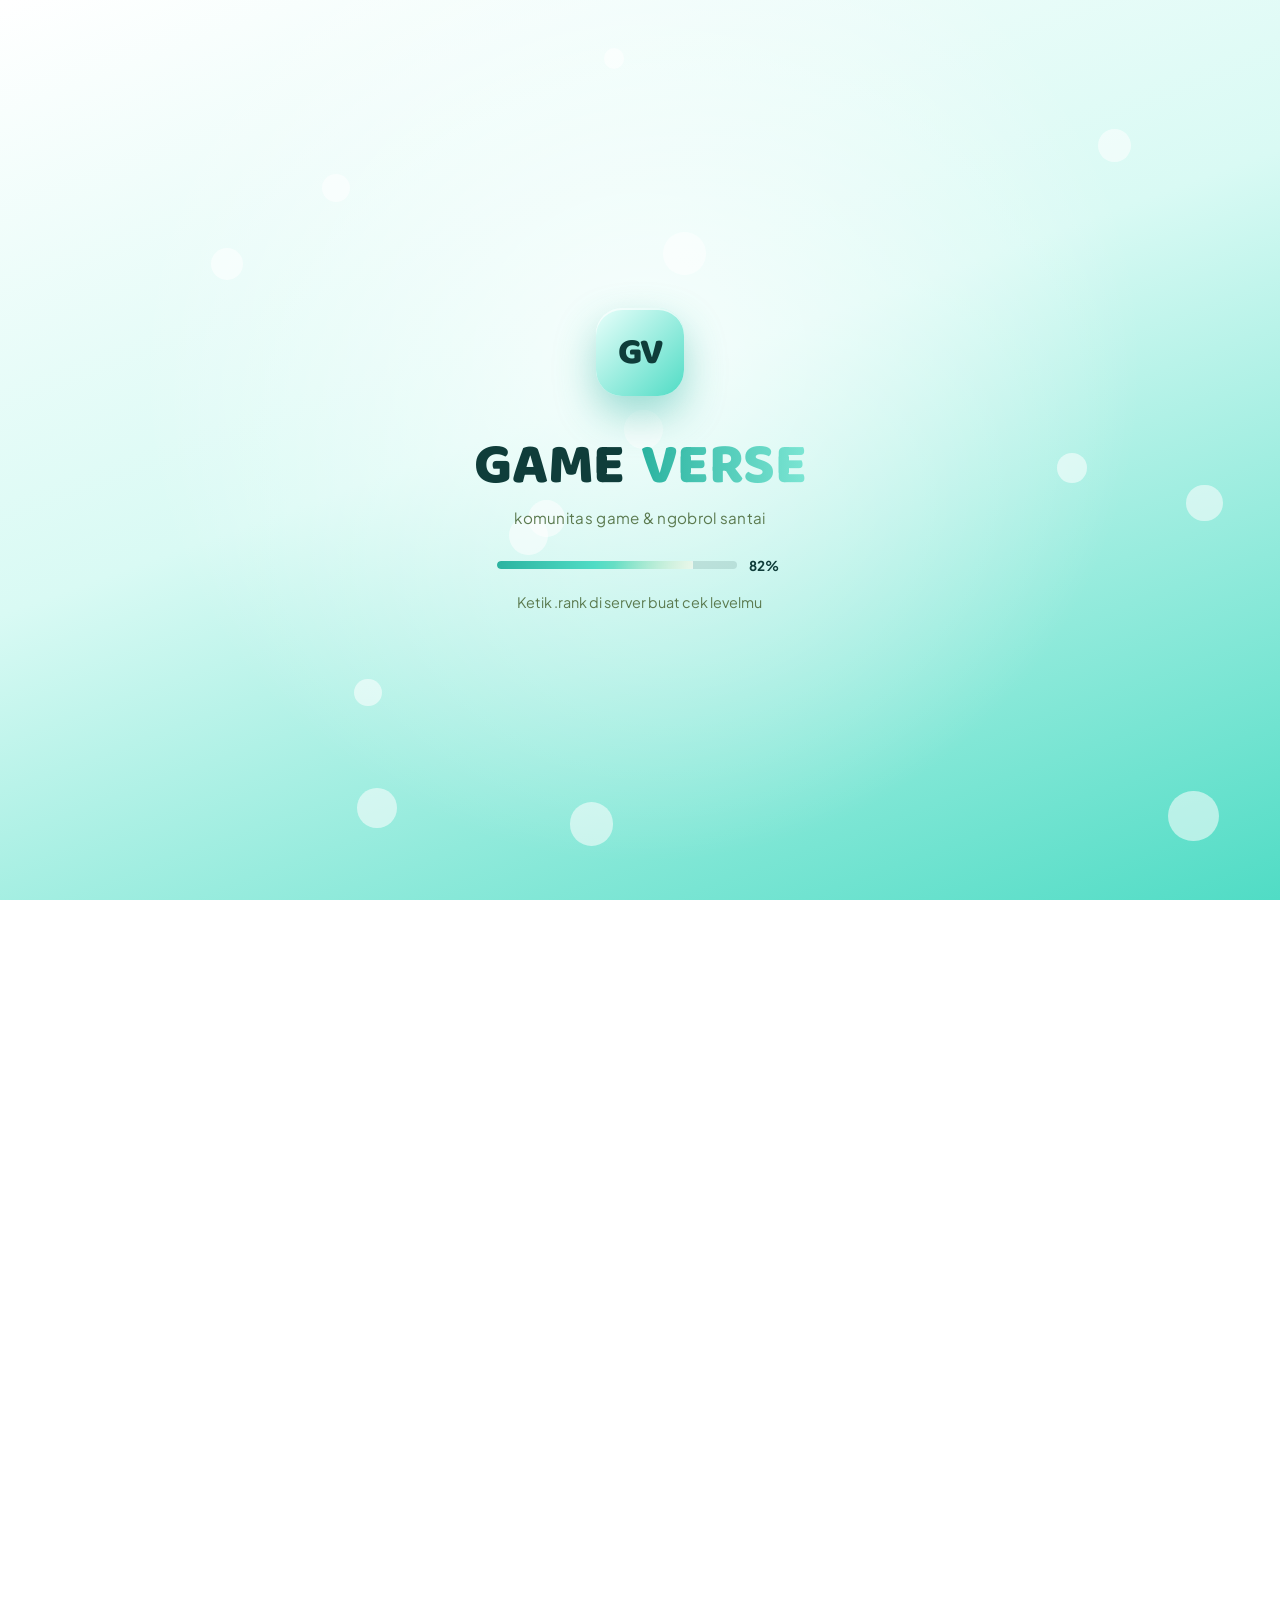
==== index.html @ ea837000 "layar loading baru" ====
<!DOCTYPE html>
<html lang="id">
<head>
<meta charset="UTF-8">
<meta name="google-site-verification" content="y1XrAgXmKbqPlFZZrgS98Wt_0wJ_oxyxuY1QhLU-03Q" />
<script>
/* Terapkan tema sebelum halaman digambar, biar gak kedip putih di mode gelap */
(function () {
  try {
    var t = localStorage.getItem('gv_theme');
    if (t !== 'dark' && t !== 'light') t = window.matchMedia('(prefers-color-scheme: dark)').matches ? 'dark' : 'light';
    document.documentElement.setAttribute('data-theme', t);
  } catch (e) { document.documentElement.setAttribute('data-theme', 'light'); }
})();
</script>
<meta name="viewport" content="width=device-width, initial-scale=1, viewport-fit=cover">
<title>Game Verse | Komunitas Discord: Mabar, Ngobrol, Naik Level</title>
<meta name="description" content="Komunitas Discord buat mabar, ngobrol santai, dan naik level bareng. Ada voice leveling, event rutin, economy game, KTP digital, dan banyak lagi.">
<meta name="theme-color" content="#50dcc5" id="themeColor">
<link rel="canonical" href="https://marvinalvarro.github.io/GameVerse/">

<!-- Preview saat link dibagikan (Discord, WhatsApp, dll) -->
<meta property="og:type" content="website">
<meta property="og:site_name" content="Game Verse">
<meta property="og:locale" content="id_ID">
<meta property="og:title" content="Game Verse | Komunitas Discord buat Mabar &amp; Ngobrol">
<meta property="og:description" content="Tempat nongkrong, mabar, dan naik level bareng. Gabung sekarang!">
<meta property="og:url" content="https://marvinalvarro.github.io/GameVerse/">
<meta property="og:image" content="https://marvinalvarro.github.io/GameVerse/img/og.png">
<meta property="og:image:width" content="1200">
<meta property="og:image:height" content="630">
<meta name="twitter:card" content="summary_large_image">
<meta name="twitter:title" content="Game Verse | Komunitas Discord buat Mabar &amp; Ngobrol">
<meta name="twitter:description" content="Tempat nongkrong, mabar, dan naik level bareng. Gabung sekarang!">
<meta name="twitter:image" content="https://marvinalvarro.github.io/GameVerse/img/og.png">

<meta name="robots" content="index,follow,max-image-preview:large">
<link rel="manifest" href="manifest.webmanifest">
<meta name="mobile-web-app-capable" content="yes">
<meta name="apple-mobile-web-app-capable" content="yes">
<meta name="apple-mobile-web-app-title" content="Game Verse">
<link rel="icon" type="image/png" href="img/favicon.png">
<link rel="apple-touch-icon" href="img/apple-touch-icon.png">

<script type="application/ld+json">
{
 "@context": "https://schema.org",
 "@graph": [
  {
   "@type": "WebSite",
   "name": "Game Verse",
   "url": "https://marvinalvarro.github.io/GameVerse/",
   "inLanguage": "id"
  },
  {
   "@type": "Organization",
   "name": "Game Verse",
   "url": "https://marvinalvarro.github.io/GameVerse/",
   "logo": "https://marvinalvarro.github.io/GameVerse/img/icon-512.png",
   "description": "Komunitas Discord buat mabar, ngobrol santai, dan naik level bareng.",
   "sameAs": [
    "https://discord.gg/N8Wg9Zv3z5"
   ]
  }
 ]
}
</script>
<script type="application/ld+json">
{
 "@context": "https://schema.org",
 "@type": "FAQPage",
 "mainEntity": [
  {
   "@type": "Question",
   "name": "Gimana cara gabung?",
   "acceptedAnswer": {
    "@type": "Answer",
    "text": "Klik tombol Join Server di atas, nanti kamu diarahkan ke Discord. Gratis, tinggal klik dan masuk."
   }
  },
  {
   "@type": "Question",
   "name": "Apa saja aturan servernya?",
   "acceptedAnswer": {
    "@type": "Answer",
    "text": "Singkatnya: saling menghormati, tanpa spam, tanpa promosi, dan tanpa konten terlarang. Aturan lengkapnya ada 11 poin, baca di tab Panduan."
   }
  },
  {
   "@type": "Question",
   "name": "Gimana cara naik level?",
   "acceptedAnswer": {
    "@type": "Answer",
    "text": "Aktif ngobrol di chat dan nongkrong di voice channel. XP terkumpul otomatis. Ketik .rank di server buat cek posisimu."
   }
  },
  {
   "@type": "Question",
   "name": "Gimana cek coin dan main game?",
   "acceptedAnswer": {
    "@type": "Answer",
    "text": "Ketik .balance buat cek saldo coin. Game yang tersedia antara lain slot, blackjack, tebak angka, tic-tac-toe, dan trivia. Ketik .help buat lihat semua command."
   }
  },
  {
   "@type": "Question",
   "name": "Gimana bikin KTP atau CV Ta'aruf?",
   "acceptedAnswer": {
    "@type": "Answer",
    "text": "Buka kartunya di bagian Coba Langsung, ikuti langkah bergambarnya, lalu klik tombol Buat KTP atau Buat CV di channel-nya."
   }
  },
  {
   "@type": "Question",
   "name": "Kenapa streak aku reset ke 0?",
   "acceptedAnswer": {
    "@type": "Answer",
    "text": "Streak reset kalau kelewat sehari tanpa saling tag dengan temanmu. Kalian berdua harus saling tag setiap hari biar apinya terus nyala."
   }
  },
  {
   "@type": "Question",
   "name": "Ultahku kok gak diucapin bot?",
   "acceptedAnswer": {
    "@type": "Answer",
    "text": "Pastikan kamu sudah daftar lewat tombol Daftar Ulang Tahun di channel Ultah, dengan format tanggal DD-MM-YYYY, contoh 17-08-2005."
   }
  },
  {
   "@type": "Question",
   "name": "Bisa dipasang di layar HP?",
   "acceptedAnswer": {
    "@type": "Answer",
    "text": "Bisa. Di Chrome Android: menu titik tiga lalu Tambahkan ke layar utama. Di iPhone (Safari): tombol bagikan lalu Tambah ke Layar Utama. Setelah itu web ini terbuka seperti aplikasi."
   }
  },
  {
   "@type": "Question",
   "name": "Ini server resmi Discord?",
   "acceptedAnswer": {
    "@type": "Answer",
    "text": "Bukan. Game Verse adalah komunitas independen dan tidak berafiliasi dengan Discord."
   }
  }
 ]
}
</script>

<link rel="preconnect" href="https://fonts.googleapis.com">
<link rel="preconnect" href="https://fonts.gstatic.com" crossorigin>
<link href="https://fonts.googleapis.com/css2?family=Baloo+2:wght@500;700;800&family=Plus+Jakarta+Sans:wght@400;500;600;700&display=swap" rel="stylesheet">
<link rel="stylesheet" href="style.css?v=17">
</head>
<body>

<div class="blob-field" aria-hidden="true">
  <div class="blob blob1"></div>
  <div class="blob blob2"></div>
  <div class="blob blob3"></div>
  <div class="blob blob4"></div>
</div>

<div id="splash" aria-hidden="true">
  <div class="sp-stack">
    <div class="sp-orbit">
      <span class="sp-ring r1"></span><span class="sp-ring r2"></span>
      <div class="sp-logo">GV</div>
      <i class="sp-dot d1"></i><i class="sp-dot d2"></i><i class="sp-dot d3"></i>
    </div>
    <div class="splash-mark">
      <span>GAME</span>
      <span>VERSE</span>
    </div>
    <div class="splash-tag">komunitas game &amp; ngobrol santai</div>
    <div class="sp-progress"><div class="sp-bar"><i id="spFill"></i></div><span id="spPct">0%</span></div>
    <p class="sp-tip" id="spTip"></p>
  </div>
</div>
</div>

<main id="main">
  <!-- Pengumuman: muncul otomatis kalau GV_CONFIG.announcement.text diisi di script.js -->
  <div class="announce" id="announce" hidden>
    <span class="ann-ico" aria-hidden="true">📢</span>
    <p><span id="annText"></span> <a id="annLink" href="#" target="_blank" rel="noopener" hidden></a></p>
    <button class="ann-close" id="annClose" type="button" aria-label="Tutup pengumuman">✕</button>
  </div>
  <header>
    <div class="logo-sm"><span class="g">Game</span> Verse</div>
    <nav class="top-nav" aria-label="Navigasi utama">
      <button type="button" data-nav="0">Fitur</button>
      <button type="button" data-nav="1">Coba Langsung</button>
      <button type="button" data-nav="2">Panduan</button>
      <button type="button" data-nav="3">Level &amp; Galeri</button>
      <button type="button" data-nav="4">FAQ</button>
      <button type="button" data-nav="5">Masukan</button>
    </nav>
    <div class="header-actions">
      <div class="lang-switch" role="group" aria-label="Bahasa / Language"><button type="button" data-lang="id" aria-pressed="true" class="active">ID</button><button type="button" data-lang="en" aria-pressed="false">EN</button></div>
      <button class="theme-switch" id="themeToggle" data-theme-toggle type="button" role="switch" aria-checked="false" aria-label="Mode gelap" title="Ganti tema terang / gelap">
        <svg class="ts-ico ts-moon" viewBox="0 0 32 32" aria-hidden="true">
          <path d="M10.5 3.5A13 13 0 1 1 3.5 22.5 10.2 10.2 0 0 0 10.5 3.5z"/>
          <path class="ts-spark" d="M7.5 4.5l1.1 2.9 2.9 1.1-2.9 1.1-1.1 2.9-1.1-2.9-2.9-1.1 2.9-1.1z"/>
          <path class="ts-spark" d="M13.2 14.2l.7 1.8 1.8.7-1.8.7-.7 1.8-.7-1.8-1.8-.7 1.8-.7z"/>
        </svg>
        <span class="ts-track" aria-hidden="true"><span class="ts-knob"></span></span>
        <svg class="ts-ico ts-sun" viewBox="0 0 32 32" aria-hidden="true">
          <circle cx="16" cy="16" r="6.2"/>
          <path d="M16 2.2l2.3 4.6h-4.6z" transform="rotate(0 16 16)"/><path d="M16 2.2l2.3 4.6h-4.6z" transform="rotate(45 16 16)"/><path d="M16 2.2l2.3 4.6h-4.6z" transform="rotate(90 16 16)"/><path d="M16 2.2l2.3 4.6h-4.6z" transform="rotate(135 16 16)"/><path d="M16 2.2l2.3 4.6h-4.6z" transform="rotate(180 16 16)"/><path d="M16 2.2l2.3 4.6h-4.6z" transform="rotate(225 16 16)"/><path d="M16 2.2l2.3 4.6h-4.6z" transform="rotate(270 16 16)"/><path d="M16 2.2l2.3 4.6h-4.6z" transform="rotate(315 16 16)"/>
        </svg>
      </button>
      <a class="btn btn-primary" href="https://discord.gg/N8Wg9Zv3z5" target="_blank" rel="noopener">Join Server</a>
      <button class="burger" id="menuToggle" type="button" aria-label="Buka menu" aria-expanded="false" aria-controls="menuDrawer"><span></span><span></span><span></span></button>
    </div>
  </header>

  <div class="top">
  <section class="hero" id="atas">
    <h1>Tempat nongkrong, mabar, dan <em>naik level</em> bareng.</h1>
    <p>Game Verse itu komunitas Discord buat siapa aja yang suka main game, ngobrol santai, atau sekadar cari temen baru. Ada voice leveling, event rutin, sampai economy game—semua dalam satu server.</p>
    <div class="hero-ctas">
      <a class="btn btn-primary" href="https://discord.gg/N8Wg9Zv3z5" target="_blank" rel="noopener">Gabung Sekarang</a>
      <a class="btn btn-ghost" id="seeFeatures" href="#fitur">Lihat Fitur</a>
    </div>
  </section>

  <div class="stats reveal">
    <div class="stat"><b id="statMembers">340+</b><span>Member</span></div>
    <div class="stat"><b>15+</b><span>Channel &amp; Voice</span></div>
    <div class="stat"><b id="statOnline">24/7</b><span id="statOnlineLabel">Aktif Ngobrol</span></div>
  </div>

  <!-- Event berikutnya (dihitung otomatis dari jadwal di script.js) -->
  <section class="next-event reveal" aria-label="Event berikutnya">
    <button class="card event-card" data-modal="event" type="button">
      <div class="icon" aria-hidden="true">🎉</div>
      <div class="ev-body">
        <span class="ev-label">Event berikutnya</span>
        <h3 id="evName">Mabar Night</h3>
        <p id="evWhen">Cek jadwal lengkapnya</p>
      </div>
      <span class="go-tag">Jadwal ⌄</span>
    </button>
  </section>

  <!-- Member online (dari Widget Discord): muncul otomatis kalau Server Widget diaktifkan -->
  <section class="online-now" id="onlineNow" hidden></section>

  <!-- Hiasan di kanan hero (hanya tampil di layar lebar) -->
  <aside class="hero-art" aria-hidden="true">
    <div class="art-glow"></div>
    <img class="art art-ktp" src="img/ktp-3.webp" alt="" loading="lazy">
    <img class="art art-cv" src="img/cv-2.webp" alt="" loading="lazy">
    <img class="art art-ultah" src="img/ultah-3.webp" alt="" loading="lazy">
  </aside>
  </div>

  <section class="features" id="fitur">
    <h2>Yang bisa kamu temuin di sini</h2>
    <p class="section-sub">Pilih bagian yang mau kamu lihat, atau geser ke samping.</p>

    <div class="tabbar" id="tabbar" role="tablist" aria-label="Bagian situs">
      <button class="tab-pill active" type="button" role="tab" aria-selected="true" data-page="0"><span aria-hidden="true">🧩</span>Fitur</button>
      <button class="tab-pill" type="button" role="tab" aria-selected="false" data-page="1"><span aria-hidden="true">🎮</span>Coba Langsung</button>
      <button class="tab-pill" type="button" role="tab" aria-selected="false" data-page="2"><span aria-hidden="true">🧭</span>Panduan</button>
      <button class="tab-pill" type="button" role="tab" aria-selected="false" data-page="3"><span aria-hidden="true">🏆</span>Level &amp; Galeri</button>
      <button class="tab-pill" type="button" role="tab" aria-selected="false" data-page="4"><span aria-hidden="true">❓</span>FAQ</button>
      <button class="tab-pill" type="button" role="tab" aria-selected="false" data-page="5"><span aria-hidden="true">💬</span>Masukan</button>
    </div>

    <!-- viewport = jendela yang motong slide (biar slide sebelah gak keliatan ngintip) -->
    <div class="mobile-viewport" id="mobileViewport">
      <div class="mobile-track" id="mobileTrack">
        <div class="features-group" id="fitur-server" role="tabpanel">
          <div class="group-label">Fitur Server (klik buat lihat contoh)</div>
          <div class="grid">
            <button class="card" data-modal="voice" type="button">
              <div class="icon">🎙️</div>
              <h3>Voice &amp; Chat Leveling</h3>
              <p>Makin aktif ngobrol atau nongkrong di voice, makin cepat naik level dan dapat role eksklusif.</p>
              <span class="go-tag">Lihat Leaderboard ⌄</span>
            </button>
            <button class="card" data-modal="economy" type="button">
              <div class="icon">🎲</div>
              <h3>Economy &amp; Mini Game</h3>
              <p>Main slot, blackjack, tebak angka, sampai kumpulin coin buat ditukar reward server.</p>
              <span class="go-tag">Lihat Daftar Command ⌄</span>
            </button>
            <button class="card" data-modal="event" type="button">
              <div class="icon">🎉</div>
              <h3>Event Rutin</h3>
              <p>Trivia, giveaway, sampai aktivitas seru rutin—selalu ada alasan buat mampir.</p>
              <span class="go-tag">Lihat Jadwal ⌄</span>
            </button>
          </div>
        </div>

        <div class="features-group" id="coba-langsung" role="tabpanel">
          <div class="group-label">Coba Langsung (klik buat lihat cara pakainya)</div>
          <div class="grid">
            <button class="card card-guide" data-guide="ktp" type="button">
              <div class="icon">🪪</div>
              <h3>KTP Digital</h3>
              <p>Bikin KTP warga Game Verse kamu sendiri, lengkap dengan desain custom.</p>
              <span class="go-tag">Lihat Cara Bikin</span>
            </button>
            <button class="card card-guide" data-guide="cv" type="button">
              <div class="icon">💌</div>
              <h3>CV Ta'aruf</h3>
              <p>Bikin CV ta'aruf buat yang lagi niat serius cari jodoh.</p>
              <span class="go-tag">Lihat Cara Bikin</span>
            </button>
            <button class="card card-guide" data-guide="streak" type="button">
              <div class="icon">🔥</div>
              <h3>Streak Harian</h3>
              <p>TikTok Streak tapi di Discord! Saling tag teman tiap hari biar api streak kalian gak padam.</p>
              <span class="go-tag">Lihat Cara Main</span>
            </button>
            <button class="card card-guide" data-guide="ultah" type="button">
              <div class="icon">🎂</div>
              <h3>Ultah</h3>
              <p>Daftarin tanggal lahir kamu, bot bakal otomatis ngucapin pas hari-H.</p>
              <span class="go-tag">Lihat Cara Daftar</span>
            </button>
          </div>
        </div>

        <!-- Halaman 3: Panduan & Aturan -->
        <div class="features-group" id="page-panduan" role="tabpanel">
          <div class="group-label">Panduan &amp; Aturan (klik buat baca)</div>
          <div class="grid">
            <button class="card card-doc" data-doc="rules" type="button">
              <div class="icon">📜</div>
              <h3>Aturan Server</h3>
              <p>11 aturan biar server tetap nyaman buat semua orang. Baca dulu sebelum ikut ngobrol.</p>
              <span class="go-tag">Baca Aturan</span>
            </button>
            <button class="card card-doc" data-doc="start" type="button">
              <div class="icon">🧭</div>
              <h3>Panduan Awal Bermain</h3>
              <p>Baru main Discord? Ini cara ngobrol, ambil role game, sampai minta bantuan admin.</p>
              <span class="go-tag">Baca Panduan</span>
            </button>
            <button class="card card-doc" data-doc="template" type="button">
              <div class="icon">🧩</div>
              <h3>Template Server Gratis</h3>
              <p>Mau bikin server sendiri tapi males ngatur channel dan role? Ambil yang sudah jadi.</p>
              <span class="go-tag">Lihat Template</span>
            </button>
          </div>
        </div>

        <!-- Halaman 4: Level & Galeri -->
        <div class="features-group" id="page-level" role="tabpanel">
  <!-- Cara naik level -->
  <div class="sec levels" id="level">
    <h2>Cara naik level</h2>
    <p class="section-sub">Makin aktif, makin tinggi levelmu. Gak perlu diatur manual, semuanya otomatis.</p>
    <ol class="steps">
      <li class="step"><span class="num">1</span><div class="step-ico" aria-hidden="true">💬</div><h3>Ngobrol &amp; nongkrong</h3><p>Aktif di chat dan duduk di voice channel bareng member lain.</p></li>
      <li class="step"><span class="num">2</span><div class="step-ico" aria-hidden="true">⭐</div><h3>Kumpulin XP</h3><p>Makin sering aktif, makin banyak XP yang kamu dapat.</p></li>
      <li class="step"><span class="num">3</span><div class="step-ico" aria-hidden="true">🚀</div><h3>Naik level</h3><p>Pantau posisimu kapan aja lewat command <code>.rank</code> di server.</p></li>
      <li class="step"><span class="num">4</span><div class="step-ico" aria-hidden="true">🏅</div><h3>Dapat role eksklusif</h3><p>Level tertentu membuka role spesial yang gak dimiliki semua orang.</p></li>
    </ol>
    <div class="tiers" id="tiers" hidden></div>
  </div>

  <!-- Sekilas isi server (galeri) -->
  <div class="sec gallery" id="galeri">
    <h2>Sekilas isi server</h2>
    <p class="section-sub">Geser buat lihat lebih banyak. Klik gambarnya buat memperbesar.</p>
    <div class="gallery-track" id="galleryTrack">
      <button class="shot" type="button" data-full="img/ktp-3.webp" data-cap="KTP warga Game Verse"><img src="img/ktp-3.webp" alt="Contoh KTP warga Game Verse" loading="lazy"><span>KTP warga</span></button>
      <button class="shot" type="button" data-full="img/ultah-3.webp" data-cap="Kartu ucapan ulang tahun"><img src="img/ultah-3.webp" alt="Kartu ucapan ulang tahun dari bot" loading="lazy"><span>Ucapan ultah</span></button>
      <button class="shot" type="button" data-full="img/cv-2.webp" data-cap="CV Ta'aruf"><img src="img/cv-2.webp" alt="Contoh CV Ta'aruf" loading="lazy"><span>CV Ta'aruf</span></button>
      <button class="shot" type="button" data-full="img/ultah-1.webp" data-cap="Poster daftar ulang tahun"><img src="img/ultah-1.webp" alt="Poster daftar ulang tahun" loading="lazy"><span>Daftar ultah</span></button>
      <button class="shot" type="button" data-full="img/streak-1.webp" data-cap="Streak harian di channel"><img src="img/streak-1.webp" alt="Channel streak harian" loading="lazy"><span>Streak harian</span></button>
    </div>
  </div>

  <!-- Member spotlight: muncul otomatis kalau GV_CONFIG.spotlight.name diisi -->
  <div class="sec spot" id="spotlight" hidden>
    <h2 id="spotTitle">Member of the Month</h2>
    <div class="spot-card" id="spotCard"></div>
  </div>

  <!-- Testimoni: muncul otomatis kalau kamu isi di script.js (GV_CONFIG.testimonials) -->
  <div class="sec testi" id="testimoni" hidden>
    <h2>Kata mereka</h2>
    <p class="section-sub">Cerita dari member Game Verse.</p>
    <div class="testi-grid" id="testiGrid"></div>
  </div>

  <!-- Tim: muncul otomatis kalau kamu isi di script.js (GV_CONFIG.team) -->
  <div class="sec team" id="tim" hidden>
    <h2>Tim di balik layar</h2>
    <p class="section-sub">Admin dan moderator yang jagain server.</p>
    <div class="team-grid" id="teamGrid"></div>
  </div>

        </div>

        <!-- Halaman 5: FAQ -->
        <div class="features-group" id="page-faq" role="tabpanel">
  <!-- FAQ & aturan -->
  <div class="sec faq" id="faq">
    <h2>Tanya jawab &amp; aturan</h2>
    <p class="section-sub">Jawaban cepat buat pertanyaan yang sering muncul.</p>

    <div class="qa-list">
      <details class="qa">
        <summary>Gimana cara gabung?</summary>
        <div class="qa-body">Klik tombol <b>Join Server</b> di atas, nanti kamu diarahkan ke Discord. Gratis, tinggal klik dan masuk.</div>
      </details>
      <details class="qa">
        <summary>Apa saja aturan servernya?</summary>
        <div class="qa-body">Singkatnya: saling menghormati, tanpa spam, tanpa promosi, dan tanpa konten terlarang. Aturan lengkapnya ada 11 poin, baca di <a href="#panduan" data-gopage="2">tab Panduan</a>.</div>
      </details>
      <details class="qa">
        <summary>Gimana cara naik level?</summary>
        <div class="qa-body">Aktif ngobrol di chat dan nongkrong di voice channel. XP terkumpul otomatis. Ketik <code>.rank</code> di server buat cek posisimu.</div>
      </details>
      <details class="qa">
        <summary>Gimana cek coin dan main game?</summary>
        <div class="qa-body">Ketik <code>.balance</code> buat cek saldo coin. Game yang tersedia antara lain slot, blackjack, tebak angka, tic-tac-toe, dan trivia. Ketik <code>.help</code> buat lihat semua command.</div>
      </details>
      <details class="qa">
        <summary>Gimana bikin KTP atau CV Ta'aruf?</summary>
        <div class="qa-body">Buka kartunya di bagian <b>Coba Langsung</b>, ikuti langkah bergambarnya, lalu klik tombol Buat KTP atau Buat CV di channel-nya.</div>
      </details>
      <details class="qa">
        <summary>Kenapa streak aku reset ke 0?</summary>
        <div class="qa-body">Streak reset kalau kelewat sehari tanpa saling tag dengan temanmu. Kalian berdua harus saling tag setiap hari biar apinya terus nyala.</div>
      </details>
      <details class="qa">
        <summary>Ultahku kok gak diucapin bot?</summary>
        <div class="qa-body">Pastikan kamu sudah daftar lewat tombol <b>Daftar Ulang Tahun</b> di channel Ultah, dengan format tanggal <code>DD-MM-YYYY</code>, contoh 17-08-2005.</div>
      </details>
      <details class="qa">
        <summary>Bisa dipasang di layar HP?</summary>
        <div class="qa-body">Bisa. Di Chrome Android: menu titik tiga lalu <b>Tambahkan ke layar utama</b>. Di iPhone (Safari): tombol bagikan lalu <b>Tambah ke Layar Utama</b>. Setelah itu web ini terbuka seperti aplikasi.</div>
      </details>
      <details class="qa">
        <summary>Ini server resmi Discord?</summary>
        <div class="qa-body">Bukan. Game Verse adalah komunitas independen dan tidak berafiliasi dengan Discord.</div>
      </details>
    </div>

  </div>

        </div>

        <!-- Halaman 6: Masukan -->
        <div class="features-group" id="page-masukan" role="tabpanel">
  <div class="voice" id="suara">
    <h2>Suara kamu penting</h2>
    <p class="section-sub">Kasih rating, kritik, atau usul fitur. Semua masuk langsung ke admin.</p>

    <div class="voice-box">
      <form class="vform" id="feedbackForm" novalidate>
        <fieldset class="stars">
          <legend>Seberapa seru Game Verse buat kamu?</legend>
          <div class="stars-row">
            <input type="radio" name="rating" id="star5" value="5"><label for="star5" title="5 bintang"><span class="sr-only">5 bintang</span>★</label>
            <input type="radio" name="rating" id="star4" value="4"><label for="star4" title="4 bintang"><span class="sr-only">4 bintang</span>★</label>
            <input type="radio" name="rating" id="star3" value="3"><label for="star3" title="3 bintang"><span class="sr-only">3 bintang</span>★</label>
            <input type="radio" name="rating" id="star2" value="2"><label for="star2" title="2 bintang"><span class="sr-only">2 bintang</span>★</label>
            <input type="radio" name="rating" id="star1" value="1"><label for="star1" title="1 bintang"><span class="sr-only">1 bintang</span>★</label>
          </div>
          <p class="star-hint" id="starHint">Pilih bintang dulu</p>
        </fieldset>

        <fieldset class="chips">
          <legend>Mau ngasih apa?</legend>
          <div class="chips-row">
            <label class="chip"><input type="radio" name="category" value="Kritik" checked><span>Kritik</span></label>
            <label class="chip"><input type="radio" name="category" value="Saran fitur"><span>Saran fitur</span></label>
            <label class="chip"><input type="radio" name="category" value="Laporan masalah"><span>Laporan masalah</span></label>
            <label class="chip"><input type="radio" name="category" value="Lainnya"><span>Lainnya</span></label>
          </div>
        </fieldset>

        <label class="field">
          <span>Nama Discord <em>(boleh dikosongin)</em></span>
          <input type="text" name="name" maxlength="40" autocomplete="off" placeholder="contoh: marvin.">
        </label>
        <label class="field">
          <span>Ceritain di sini <em>(opsional kalau sudah kasih bintang)</em></span>
          <textarea name="message" rows="4" maxlength="800" placeholder="Apa yang kamu suka, kurang nyaman, atau pengen ditambah?"></textarea>
        </label>
        <input class="hp" type="text" name="website" tabindex="-1" autocomplete="off" aria-hidden="true">
        <button class="btn btn-primary btn-submit" type="submit">Kirim Masukan</button>
        <p class="vstatus" role="status" aria-live="polite"></p>
      </form>
    </div>
  </div>

        </div>
      </div>
    </div>

    <div class="mobile-pager" id="mobilePager">
      <div class="dots" id="mobileDots">
        <button class="dot active" type="button" data-page="0" aria-label="Halaman 1"></button>
        <button class="dot" type="button" data-page="1" aria-label="Halaman 2"></button>
        <button class="dot" type="button" data-page="2" aria-label="Halaman 3"></button>
        <button class="dot" type="button" data-page="3" aria-label="Halaman 4"></button>
        <button class="dot" type="button" data-page="4" aria-label="Halaman 5"></button>
        <button class="dot" type="button" data-page="5" aria-label="Halaman 6"></button>
      </div>
      <div class="pager-row">
        <button class="next-btn" id="mobileNext" type="button">Lanjut</button>
      </div>
    </div>
  </section>

  <section class="cta-band">
    <h2>Siap gabung?</h2>
    <p>Satu klik doang, langsung bisa mabar dan ngobrol bareng <span id="ctaScale">ratusan</span> member lain.</p>
    <a class="btn btn-primary btn-lg" href="https://discord.gg/N8Wg9Zv3z5" target="_blank" rel="noopener">Join Game Verse →</a>
  </section>

  <footer>
    <div class="socials">
      <a class="social" href="https://discord.gg/N8Wg9Zv3z5" target="_blank" rel="noopener">Discord</a>
      <button class="social" type="button" data-share>Ajak teman</button>
      <button class="social" type="button" data-install hidden>Pasang di HP</button>
    </div>
    <p>© 2026 Game Verse. Bukan server resmi Discord, komunitas independen.</p>
  </footer>
</main>

<a class="float-join" id="floatJoin" href="https://discord.gg/N8Wg9Zv3z5" target="_blank" rel="noopener">Join Server</a>

<div class="menu-overlay" id="menuOverlay"></div>
<aside class="menu-drawer" id="menuDrawer" aria-label="Menu navigasi" aria-hidden="true" inert>
  <div class="menu-head">
    <h2>Menu</h2>
    <button class="menu-close" id="menuClose" type="button" aria-label="Tutup menu">✕</button>
  </div>
  <nav class="pick-grid menu-list">
    <button class="pick" type="button" data-go="top"><span class="pi" aria-hidden="true">🏠</span><span><b>Beranda</b><small>Kembali ke bagian paling atas</small></span></button>
    <button class="pick" type="button" data-go="0"><span class="pi" aria-hidden="true">🧩</span><span><b>Fitur Server</b><small>Voice leveling, economy, event rutin</small></span></button>
    <button class="pick" type="button" data-go="1"><span class="pi" aria-hidden="true">🎮</span><span><b>Coba Langsung</b><small>KTP digital, CV Ta'aruf, streak, ultah</small></span></button>
    <button class="pick" type="button" data-go="2"><span class="pi" aria-hidden="true">🧭</span><span><b>Panduan &amp; Aturan</b><small>Aturan server, panduan awal, template</small></span></button>
    <button class="pick" type="button" data-go="3"><span class="pi" aria-hidden="true">🏆</span><span><b>Level &amp; Galeri</b><small>Cara naik level dan sekilas isi server</small></span></button>
    <button class="pick" type="button" data-go="4"><span class="pi" aria-hidden="true">❓</span><span><b>FAQ</b><small>Jawaban cepat buat pertanyaan umum</small></span></button>
    <button class="pick" type="button" data-go="5"><span class="pi" aria-hidden="true">💬</span><span><b>Kasih Masukan</b><small>Rating, kritik, dan saran fitur</small></span></button>
  </nav>
  <div class="menu-theme menu-lang">
    <div><b>Bahasa</b><small>Pilih bahasa tampilan</small></div>
    <div class="lang-switch" role="group" aria-label="Bahasa / Language"><button type="button" data-lang="id" aria-pressed="true" class="active">ID</button><button type="button" data-lang="en" aria-pressed="false">EN</button></div>
  </div>
  <div class="menu-theme">
    <div><b>Tampilan</b><small data-theme-label>Mode terang</small></div>
    <button class="theme-switch" data-theme-toggle type="button" role="switch" aria-checked="false" aria-label="Mode gelap" >
        <svg class="ts-ico ts-moon" viewBox="0 0 32 32" aria-hidden="true">
          <path d="M10.5 3.5A13 13 0 1 1 3.5 22.5 10.2 10.2 0 0 0 10.5 3.5z"/>
          <path class="ts-spark" d="M7.5 4.5l1.1 2.9 2.9 1.1-2.9 1.1-1.1 2.9-1.1-2.9-2.9-1.1 2.9-1.1z"/>
          <path class="ts-spark" d="M13.2 14.2l.7 1.8 1.8.7-1.8.7-.7 1.8-.7-1.8-1.8-.7 1.8-.7z"/>
        </svg>
        <span class="ts-track" aria-hidden="true"><span class="ts-knob"></span></span>
        <svg class="ts-ico ts-sun" viewBox="0 0 32 32" aria-hidden="true">
          <circle cx="16" cy="16" r="6.2"/>
          <path d="M16 2.2l2.3 4.6h-4.6z" transform="rotate(0 16 16)"/><path d="M16 2.2l2.3 4.6h-4.6z" transform="rotate(45 16 16)"/><path d="M16 2.2l2.3 4.6h-4.6z" transform="rotate(90 16 16)"/><path d="M16 2.2l2.3 4.6h-4.6z" transform="rotate(135 16 16)"/><path d="M16 2.2l2.3 4.6h-4.6z" transform="rotate(180 16 16)"/><path d="M16 2.2l2.3 4.6h-4.6z" transform="rotate(225 16 16)"/><path d="M16 2.2l2.3 4.6h-4.6z" transform="rotate(270 16 16)"/><path d="M16 2.2l2.3 4.6h-4.6z" transform="rotate(315 16 16)"/>
        </svg>
      </button>
  </div>
  <div class="menu-actions">
    <button class="btn btn-ghost" type="button" data-share>Ajak teman</button>
    <button class="btn btn-ghost" type="button" data-install hidden>Pasang di layar utama</button>
  </div>
  <a class="btn btn-primary btn-lg menu-join" href="https://discord.gg/N8Wg9Zv3z5" target="_blank" rel="noopener">Join Server</a>
</aside>

<div class="toast" id="toast" role="status" aria-live="polite"></div>

<div class="modal-overlay" id="modalOverlay">
  <div class="modal-box">
    <div class="modal-head">
      <h3 id="modalTitle"></h3>
      <button class="modal-close" id="modalClose" type="button" aria-label="Tutup">✕</button>
    </div>
    <div id="modalBody"></div>
  </div>
</div>

<script src="i18n.js?v=17"></script>
<script src="script.js?v=17"></script>

</body>
</html>
---- style.css ----
:root {
  --bg: #ffffff;
  --mint: #50dcc5;
  --mint-deep: #2bb3a0;
  --aqua: #bfe8c2;
  --panel: #f3fffc;
  --panel-line: rgba(0, 0, 0, 0.3);
  --ink: #0f3d3a;
  --muted: #5b7a4f;
  --btn-ink: #107c40;
  --radius: 14px;
  box-sizing: border-box;
  padding-top: env(safe-area-inset-top, 0px);
  padding-bottom: env(safe-area-inset-bottom, 0px);
}
*, *::before, *::after { box-sizing: inherit; }
html { scroll-padding-top: env(safe-area-inset-top, 0px); scroll-behavior: smooth; }
html, body {
  height: 100%;
  margin: 0;
  background: linear-gradient(160deg, #ffffff 0%, #d9faf4 35%, var(--mint) 100%);
  background-attachment: fixed;
  color: var(--ink);
  font-family: "Plus Jakarta Sans", sans-serif;
  overflow-x: hidden;
}

/* ===== Layar loading (splash) ===== */
#splash {
  position: fixed;
  inset: 0;
  z-index: 50;
  display: flex;
  align-items: center;
  justify-content: center;
  padding: 24px;
  overflow: hidden;
  background: linear-gradient(160deg, #ffffff 0%, #d9faf4 45%, var(--mint) 100%);
  clip-path: circle(150% at 50% 50%);
  transition: clip-path 0.95s cubic-bezier(0.7, 0, 0.2, 1), opacity 0.4s ease 0.6s;
}
#splash::before {
  content: "";
  position: absolute; inset: 0;
  background: radial-gradient(circle at 50% 40%, rgba(255, 255, 255, 0.75), transparent 60%);
  pointer-events: none;
}
html[data-theme="dark"] #splash::before { background: radial-gradient(circle at 50% 40%, rgba(80, 220, 197, 0.2), transparent 60%); }
/* keluar: lingkaran menutup ke tengah, halaman terbuka dari belakangnya */
#splash.hide { clip-path: circle(0% at 50% 50%); opacity: 0; pointer-events: none; }
.sp-stack { position: relative; z-index: 1; display: flex; flex-direction: column; align-items: center; text-align: center; }

.bubble {
  position: absolute;
  border-radius: 50%;
  background: rgba(255,255,255,0.55);
  animation: float 6s ease-in-out infinite;
}
@keyframes float { 0%,100% { transform: translateY(0); } 50% { transform: translateY(-16px); } }

/* logo GV + cincin + titik yang berputar */
.sp-orbit { position: relative; width: 132px; height: 132px; display: flex; align-items: center; justify-content: center; margin-bottom: 20px; }
.sp-logo {
  position: relative; z-index: 2;
  width: 88px; height: 88px; border-radius: 26px;
  display: flex; align-items: center; justify-content: center;
  background: linear-gradient(135deg, #e9fffb 0%, var(--mint) 100%);
  box-shadow: 0 18px 40px rgba(43, 179, 160, 0.45), inset 0 2px 0 rgba(255, 255, 255, 0.7);
  font-family: "Baloo 2", sans-serif; font-weight: 800; font-size: 2.3rem; letter-spacing: -0.02em;
  color: #0f3d3a;
  animation: sp-pop 0.7s cubic-bezier(0.2, 1.4, 0.4, 1) both, sp-breathe 2.6s ease-in-out 0.7s infinite;
}
@keyframes sp-pop { from { transform: scale(0.3) rotate(-18deg); opacity: 0; } to { transform: none; opacity: 1; } }
@keyframes sp-breathe { 0%, 100% { transform: translateY(0) scale(1); } 50% { transform: translateY(-5px) scale(1.04); } }
.sp-ring { position: absolute; inset: 14px; border-radius: 50%; border: 2px solid var(--mint); opacity: 0; animation: sp-ring 2.4s ease-out infinite; }
.sp-ring.r2 { animation-delay: 1.2s; }
@keyframes sp-ring { 0% { transform: scale(0.7); opacity: 0.7; } 100% { transform: scale(1.55); opacity: 0; } }
.sp-dot { position: absolute; top: 50%; left: 50%; width: 10px; height: 10px; margin: -5px 0 0 -5px; border-radius: 50%; background: var(--mint-deep); animation: sp-orbit 2.8s linear infinite; }
.sp-dot.d2 { width: 7px; height: 7px; margin: -3.5px 0 0 -3.5px; background: #ffc107; animation-duration: 3.4s; animation-delay: -0.95s; }
.sp-dot.d3 { width: 8px; height: 8px; margin: -4px 0 0 -4px; background: var(--aqua); border: 1.5px solid var(--mint-deep); animation-duration: 3.1s; animation-delay: -1.9s; animation-direction: reverse; }
@keyframes sp-orbit { from { transform: rotate(0deg) translateX(62px) rotate(0deg); } to { transform: rotate(360deg) translateX(62px) rotate(-360deg); } }

/* tulisan GAME VERSE naik satu-satu */
.splash-mark {
  font-family: "Baloo 2", sans-serif; font-weight: 800;
  font-size: clamp(2.2rem, 7vw, 3.6rem); letter-spacing: -0.01em; line-height: 1;
  display: flex; gap: 0.28em;
}
.splash-mark span { display: inline-block; animation: sp-rise 0.7s cubic-bezier(0.2, 0.9, 0.2, 1) both; }
.splash-mark span:first-child { color: var(--ink); animation-delay: 0.25s; }
.splash-mark span:last-child {
  background: linear-gradient(90deg, var(--mint-deep), #7be5d3);
  -webkit-background-clip: text; background-clip: text; color: transparent;
  animation-delay: 0.4s;
}
@keyframes sp-rise { from { transform: translateY(40%); opacity: 0; filter: blur(6px); } to { transform: none; opacity: 1; filter: none; } }
.splash-tag { margin-top: 12px; color: var(--muted); font-size: 0.95rem; letter-spacing: 0.02em; animation: sp-fade 0.8s ease 0.7s both; }
@keyframes sp-fade { from { opacity: 0; } to { opacity: 1; } }

/* bar kemajuan + persen + tips */
.sp-progress { margin-top: 30px; display: flex; align-items: center; gap: 12px; animation: sp-fade 0.6s ease 0.8s both; }
.sp-bar { width: min(240px, 56vw); height: 8px; border-radius: 999px; background: rgba(15, 61, 58, 0.12); overflow: hidden; }
html[data-theme="dark"] .sp-bar { background: rgba(255, 255, 255, 0.14); }
.sp-bar i { position: relative; display: block; width: 0; height: 100%; border-radius: inherit; background: linear-gradient(90deg, var(--mint-deep), var(--mint), #bfe8c2); }
.sp-bar i::after {
  content: ""; position: absolute; inset: 0;
  background: linear-gradient(110deg, transparent 30%, rgba(255, 255, 255, 0.65) 50%, transparent 70%);
  background-size: 200% 100%; animation: sp-shimmer 1.2s linear infinite;
}
@keyframes sp-shimmer { from { background-position: 200% 0; } to { background-position: -200% 0; } }
.sp-progress span { min-width: 3.4ch; text-align: left; font-variant-numeric: tabular-nums; font-weight: 700; font-size: 0.85rem; color: var(--ink); }
.sp-tip {
  margin: 18px 0 0; min-height: 1.5em; max-width: 34ch;
  color: var(--muted); font-size: 0.9rem; line-height: 1.5;
  opacity: 0; transform: translateY(6px);
  transition: opacity 0.3s ease, transform 0.3s ease;
}
.sp-tip.in { opacity: 1; transform: none; }

/* ===== Blob 3D background ===== */
.blob-field {
  position: fixed;
  inset: 0;
  z-index: 0;
  overflow: hidden;
  pointer-events: none;
}
.blob-field .blob {
  position: absolute;
  filter: blur(60px);
  opacity: 0.6;
  animation: blob-drift 16s ease-in-out infinite;
}
.blob1 {
  width: 440px; height: 420px;
  top: -120px; left: -120px;
  border-radius: 42% 58% 65% 35% / 45% 40% 60% 55%;
  background: radial-gradient(circle at 32% 28%, #ffffff 0%, var(--mint) 55%, var(--mint-deep) 100%);
}
.blob2 {
  width: 380px; height: 360px;
  top: 22%; right: -140px;
  border-radius: 58% 42% 40% 60% / 55% 60% 40% 45%;
  background: radial-gradient(circle at 65% 30%, #ffffff 0%, var(--aqua) 50%, var(--mint) 100%);
  animation-delay: 3.5s;
}
.blob3 {
  width: 320px; height: 300px;
  bottom: -120px; left: 18%;
  border-radius: 50% 50% 38% 62% / 42% 55% 45% 58%;
  background: radial-gradient(circle at 40% 40%, #ffffff 0%, var(--mint-deep) 65%, var(--ink) 130%);
  opacity: 0.32;
  animation-delay: 7s;
}
.blob4 {
  width: 260px; height: 260px;
  bottom: 8%; right: 6%;
  border-radius: 55% 45% 60% 40% / 50% 45% 55% 50%;
  background: radial-gradient(circle at 35% 35%, #ffffff 0%, var(--aqua) 60%, var(--mint-deep) 100%);
  opacity: 0.45;
  animation-delay: 1.5s;
}
@keyframes blob-drift {
  0%, 100% { transform: translate(0, 0) scale(1) rotate(0deg); }
  50% { transform: translate(26px, -22px) scale(1.07) rotate(8deg); }
}
@media (prefers-reduced-motion: reduce) {
  .blob-field .blob { animation: none; }
}

/* ===== Main site ===== */
main {
  position: relative;
  z-index: 1;
  opacity: 0;
  transition: opacity 0.8s ease 0.3s;
}
main.show { opacity: 1; }

header {
  position: sticky;
  top: env(safe-area-inset-top, 0px);
  display: flex;
  align-items: center;
  justify-content: space-between;
  padding: 20px clamp(20px, 5vw, 56px);
  background: rgba(255,255,255,0.55);
  -webkit-backdrop-filter: blur(10px);
  backdrop-filter: blur(10px);
  border-bottom: 1px solid var(--panel-line);
  z-index: 10;
}
.logo-sm {
  font-family: "Baloo 2", sans-serif;
  font-weight: 700;
  font-size: 1.05rem;
}
.logo-sm .g { color: var(--mint-deep); }
.btn {
  font-family: "Plus Jakarta Sans", sans-serif;
  font-weight: 600;
  font-size: 0.9rem;
  text-decoration: none;
  padding: 10px 20px;
  min-height: 44px;
  display: inline-flex;
  align-items: center;
  justify-content: center;
  border-radius: 999px;
  border: none;
  cursor: pointer;
  transition: transform 0.15s ease, box-shadow 0.15s ease;
}
.btn-primary {
  background: var(--aqua);
  color: var(--btn-ink);
  font-weight: 700;
}
.btn-primary:hover { transform: translateY(-1px); box-shadow: 0 8px 22px rgba(80,220,197,0.45); }

.hero {
  padding: clamp(60px, 10vw, 110px) clamp(20px, 5vw, 56px) clamp(40px, 7vw, 70px);
  max-width: 760px;
  margin: 0 auto;
  text-align: center;
}
.hero h1 {
  font-family: "Baloo 2", sans-serif;
  font-weight: 700;
  font-size: clamp(2rem, 5.2vw, 3.4rem);
  line-height: 1.08;
  margin: 0 0 20px;
  color: var(--ink);
}
.hero h1 em {
  font-style: normal;
  color: var(--mint-deep);
}
.hero p {
  color: var(--muted);
  font-size: 1.05rem;
  line-height: 1.6;
  margin: 0 auto 32px;
  max-width: 54ch;
}
.hero-ctas { display: flex; gap: 14px; justify-content: center; flex-wrap: wrap; }
.btn-ghost {
  background: transparent;
  color: var(--ink);
  border: 1px solid var(--panel-line);
}
.btn-ghost:hover { border-color: var(--mint); background: var(--panel); }

.stats {
  display: flex;
  justify-content: center;
  gap: clamp(24px, 6vw, 64px);
  padding: 0 20px 70px;
  flex-wrap: wrap;
}
.stat { text-align: center; }
.stat b {
  display: block;
  font-family: "Baloo 2", sans-serif;
  font-size: 1.8rem;
  color: var(--mint-deep);
}
.stat span { color: var(--muted); font-size: 0.85rem; }

.features {
  max-width: 1040px;
  margin: 0 auto;
  padding: 0 clamp(20px, 5vw, 56px) 40px;
  scroll-margin-top: 90px;
}
.features h2 {
  font-family: "Baloo 2", sans-serif;
  font-size: clamp(1.4rem, 3vw, 1.9rem);
  text-align: center;
  margin: 0 0 8px;
  color: var(--ink);
}
.features .section-sub {
  text-align: center;
  color: var(--muted);
  font-size: 0.85rem;
  margin: 0 0 24px;
}
.features-group + .features-group { margin-top: 44px; }
.group-label {
  display: flex;
  align-items: center;
  gap: 10px;
  margin: 0 0 16px;
  font-size: 0.78rem;
  font-weight: 700;
  letter-spacing: 0.06em;
  text-transform: uppercase;
  color: var(--muted);
}
.group-label::after {
  content: "";
  flex: 1;
  height: 1px;
  background: var(--panel-line);
}
.grid {
  display: grid;
  grid-template-columns: repeat(auto-fit, minmax(200px, 1fr));
  gap: 18px;
}

/* Card info — bisa diklik, munculin modal detail (Voice/Economy/Event) */
.card {
  background: var(--panel);
  border: 1px solid var(--panel-line);
  border-radius: var(--radius);
  box-shadow: 0 4px 14px rgba(15,61,58,0.08);
  padding: 26px 22px;
  display: block;
  width: 100%;
  text-align: left;
  font-family: inherit;
  cursor: pointer;
  transition: transform 0.15s ease, box-shadow 0.15s ease, border-color 0.15s ease;
}
@media (hover: hover) {
  .card:hover {
    box-shadow: 0 14px 28px rgba(15,61,58,0.16);
    border-color: var(--mint-deep);
  }
}
.card .icon {
  width: 38px; height: 38px;
  border-radius: 10px;
  background: rgba(191,232,194,0.6);
  color: var(--mint-deep);
  display: flex; align-items: center; justify-content: center;
  margin-bottom: 16px;
  font-size: 1.1rem;
}
.card h3 { margin: 0 0 8px; font-size: 1.02rem; font-weight: 600; color: var(--ink); }
.card p { margin: 0 0 14px; color: var(--muted); font-size: 0.9rem; line-height: 1.55; }
.card .go-tag {
  display: inline-flex;
  align-items: center;
  gap: 4px;
  font-size: 0.78rem;
  font-weight: 700;
  color: var(--mint-deep);
}

/* Card channel (bisa diklik — KTP/CV/Streak/Ultah) */
a.card {
  text-decoration: none;
  color: inherit;
}
a.card .icon { background: var(--aqua); }

/* ===== Modal ===== */
.modal-overlay {
  position: fixed;
  inset: 0;
  background: rgba(10,30,28,0.45);
  -webkit-backdrop-filter: blur(3px);
  backdrop-filter: blur(3px);
  display: flex;
  align-items: center;
  justify-content: center;
  padding: 20px;
  padding-top: calc(20px + env(safe-area-inset-top, 0px));
  padding-bottom: calc(20px + env(safe-area-inset-bottom, 0px));
  z-index: 100;
  opacity: 0;
  pointer-events: none;
  transition: opacity 0.2s ease;
}
.modal-overlay.open { opacity: 1; pointer-events: auto; }
.modal-box {
  background: #ffffff;
  border-radius: 18px;
  max-width: 480px;
  width: 100%;
  max-height: 80vh;
  overflow-y: auto;
  padding: 28px 26px;
  transform: translateY(16px) scale(0.98);
  transition: transform 0.25s ease;
  box-shadow: 0 30px 60px rgba(15,61,58,0.3);
}
.modal-overlay.open .modal-box { transform: translateY(0) scale(1); }
.modal-head {
  display: flex;
  align-items: center;
  justify-content: space-between;
  margin-bottom: 16px;
}
.modal-head h3 {
  margin: 0;
  font-family: "Baloo 2", sans-serif;
  font-size: 1.25rem;
  color: var(--ink);
}
.modal-close {
  background: var(--panel);
  border: none;
  width: 30px; height: 30px;
  border-radius: 50%;
  color: var(--ink);
  font-size: 1rem;
  cursor: pointer;
  line-height: 1;
}
.rank-row {
  display: flex;
  align-items: center;
  gap: 10px;
  padding: 8px 0;
  border-bottom: 1px solid var(--panel-line);
  font-size: 0.88rem;
}
.rank-row:last-child { border-bottom: none; }
.rank-row .num {
  width: 22px;
  font-weight: 700;
  color: var(--mint-deep);
}
.rank-row .avatar {
  width: 30px; height: 30px;
  border-radius: 50%;
  background: var(--aqua);
  color: var(--btn-ink);
  display: flex; align-items: center; justify-content: center;
  font-weight: 700;
  font-size: 0.8rem;
}
.rank-row .name { flex: 1; font-weight: 600; color: var(--ink); }
.rank-row .lvl { color: var(--muted); font-size: 0.8rem; }
.rank-group-title {
  font-size: 0.78rem;
  font-weight: 700;
  text-transform: uppercase;
  letter-spacing: 0.05em;
  color: var(--muted);
  margin: 18px 0 4px;
}
.rank-group-title:first-child { margin-top: 0; }

.cmd-row {
  display: flex;
  gap: 10px;
  padding: 7px 0;
  font-size: 0.86rem;
  align-items: baseline;
}
.cmd-row code {
  background: var(--panel);
  color: var(--mint-deep);
  padding: 2px 7px;
  border-radius: 6px;
  font-weight: 700;
  white-space: nowrap;
}
.cmd-row span { color: var(--muted); }

.event-row {
  display: flex;
  gap: 12px;
  align-items: flex-start;
  padding: 10px 0;
  border-bottom: 1px solid var(--panel-line);
}
.event-row:last-child { border-bottom: none; }
.event-row .day {
  background: var(--aqua);
  color: var(--btn-ink);
  font-weight: 700;
  font-size: 0.72rem;
  padding: 5px 9px;
  border-radius: 8px;
  white-space: nowrap;
}
.event-row h4 { margin: 0 0 2px; font-size: 0.92rem; color: var(--ink); }
.event-row p { margin: 0; font-size: 0.82rem; color: var(--muted); }

.cta-band {
  text-align: center;
  padding: 70px 20px 100px;
  border-top: 1px solid var(--panel-line);
  background: rgba(255,255,255,0.25);
}
.cta-band h2 {
  font-family: "Baloo 2", sans-serif;
  font-size: clamp(1.5rem, 4vw, 2.2rem);
  margin: 0 0 14px;
  color: var(--ink);
}
.cta-band p { color: var(--muted); margin: 0 0 28px; }
.btn-lg { font-size: 1rem; padding: 14px 32px; }

footer {
  text-align: center;
  color: var(--muted);
  font-size: 0.8rem;
  padding: 22px;
  border-top: 1px solid var(--panel-line);
}

@media (prefers-reduced-motion: reduce) {
  #splash { display: none; }
  main { opacity: 1; }
  .bubble { animation: none; }
}

/* ===============================
   JELAJAH: tab + slide (semua ukuran layar)
   - .tabbar          : tombol pilih halaman (bisa digeser di HP)
   - .mobile-viewport : jendela yang motong slide, jadi slide sebelah gak ngintip
   - tinggi viewport diatur JS = tinggi halaman aktif (gak ada ruang kosong)
=============================== */
.features { padding-bottom: 24px; }

.tabbar {
  display: flex;
  gap: 8px;
  width: fit-content;
  max-width: 100%;
  margin: 0 auto 14px;
  padding: 8px 6px 12px;
  overflow-x: auto;
  scrollbar-width: none;
  -webkit-overflow-scrolling: touch;
}
.tabbar::-webkit-scrollbar { display: none; }
.tab-pill {
  flex: 0 0 auto;
  display: inline-flex;
  align-items: center;
  gap: 7px;
  min-height: 44px;
  padding: 8px 18px;
  border-radius: 999px;
  border: 1px solid var(--panel-line);
  background: var(--panel);
  color: var(--ink);
  font-family: "Plus Jakarta Sans", sans-serif;
  font-weight: 600;
  font-size: 0.88rem;
  white-space: nowrap;
  cursor: pointer;
  transition: transform 0.2s cubic-bezier(0.2, 0.8, 0.2, 1), background 0.2s ease, color 0.2s ease, border-color 0.2s ease, box-shadow 0.2s ease;
  -webkit-tap-highlight-color: transparent;
}
.tab-pill.active {
  background: var(--aqua);
  color: var(--btn-ink);
  border-color: var(--mint-deep);
  font-weight: 700;
  box-shadow: 0 6px 16px rgba(43,179,160,0.28);
}
@media (hover: hover) {
  .tab-pill:not(.active):hover { transform: translateY(-3px) scale(1.04); border-color: var(--mint-deep); }
  .tab-pill.active:hover { transform: translateY(-2px) scale(1.03); }
}
.tab-pill:active { transform: scale(0.94); }
.tab-pill:focus-visible { outline: 2px solid var(--mint-deep); outline-offset: 2px; }

.mobile-viewport {
  overflow: hidden;
  overflow: clip;           /* clip = gak bisa ke-scroll sendiri (mis. lewat link #faq) */
  transition: height 0.35s ease;
}
.mobile-track {
  display: flex;
  align-items: flex-start;
  transform: translateX(calc(var(--page, 0) * -100%));
  transition: transform 0.4s ease;
}
.features-group {
  flex: 0 0 100%;
  width: 100%;
  min-width: 0;
  margin: 0;
  padding: 12px 8px 14px;   /* ruang biar bayangan & efek miring kartu gak kepotong */
}
.features-group + .features-group { margin-top: 0; }
.group-label { margin-bottom: 12px; }

.mobile-pager {
  display: flex;
  flex-direction: column;
  align-items: center;
  gap: 14px;
  padding: 14px 0 4px;
}
.dots { display: flex; align-items: center; gap: 8px; }
.dot {
  width: 8px;
  height: 8px;
  padding: 0;
  border: none;
  border-radius: 50%;
  background: var(--panel-line);
  cursor: pointer;
  transition: width 0.2s ease, border-radius 0.2s ease, background 0.2s ease;
}
.dot.active { width: 22px; border-radius: 4px; background: var(--mint-deep); }
.pager-row { display: flex; width: 100%; max-width: 360px; }
.next-btn {
  flex: 1;
  font-family: "Baloo 2", sans-serif;
  font-weight: 700;
  font-size: 1rem;
  background: var(--aqua);
  color: var(--btn-ink);
  border: none;
  border-radius: 999px;
  min-height: 46px;
  padding: 12px 22px;
  cursor: pointer;
}

@media (prefers-reduced-motion: reduce) {
  .mobile-track, .mobile-viewport { transition: none; }
}

@media (max-width: 640px) {
  .grid { grid-template-columns: minmax(0, 1fr); gap: 12px; }
  .card { min-width: 0; padding: 20px 18px; }
  .steps { grid-template-columns: repeat(2, minmax(0, 1fr)); gap: 10px; }
  .cta-band { padding: 36px 20px 48px; margin-top: 12px; }
  .cta-band h2 { margin-bottom: 10px; }
  .cta-band p { margin-bottom: 20px; line-height: 1.6; }
}


/* ===============================
   Rating & Saran Fitur
=============================== */
.voice {
  max-width: 620px;
  margin: 0 auto;
  padding: 24px clamp(20px, 5vw, 56px) 56px;
  scroll-margin-top: 90px;
}
.voice h2 {
  font-family: "Baloo 2", sans-serif;
  font-size: clamp(1.4rem, 3vw, 1.9rem);
  text-align: center;
  margin: 0 0 8px;
  color: var(--ink);
}
.voice .section-sub {
  text-align: center;
  color: var(--muted);
  font-size: 0.85rem;
  margin: 0 0 24px;
}
.voice-box {
  background: var(--panel);
  border: 1px solid var(--panel-line);
  border-radius: var(--radius);
  box-shadow: 0 4px 14px rgba(15,61,58,0.08);
  padding: 18px;
}
.tabs {
  display: flex;
  gap: 6px;
  padding: 4px;
  margin-bottom: 20px;
  background: rgba(191,232,194,0.45);
  border-radius: 999px;
}
.tab {
  flex: 1;
  min-height: 44px;
  border: none;
  border-radius: 999px;
  background: transparent;
  color: var(--ink);
  font-family: "Plus Jakarta Sans", sans-serif;
  font-weight: 600;
  font-size: 0.88rem;
  cursor: pointer;
  transition: background 0.2s ease, color 0.2s ease;
}
.tab.active {
  background: #ffffff;
  color: var(--btn-ink);
  font-weight: 700;
  box-shadow: 0 2px 8px rgba(15,61,58,0.12);
}
.tab:focus-visible, .btn-submit:focus-visible,
.field input:focus-visible, .field textarea:focus-visible {
  outline: 2px solid var(--mint-deep);
  outline-offset: 2px;
}
.vform[hidden] { display: none; }
.vform fieldset { border: none; margin: 0 0 18px; padding: 0; min-width: 0; }
.vform legend {
  padding: 0;
  margin-bottom: 10px;
  font-weight: 600;
  font-size: 0.92rem;
  color: var(--ink);
}

/* Bintang: urutan DOM 5..1 + row-reverse, jadi hover/pilih nyalain bintang di kirinya */
.stars-row {
  display: flex;
  flex-direction: row-reverse;
  justify-content: center;
  gap: 4px;
}
.stars-row input {
  position: absolute;
  opacity: 0;
  width: 1px; height: 1px;
}
.stars-row label {
  font-size: 2.4rem;
  line-height: 1;
  padding: 4px 6px;
  color: rgba(15,61,58,0.18);
  cursor: pointer;
  transition: color 0.15s ease, transform 0.15s ease;
}
.stars-row input:checked ~ label,
.stars-row label:hover,
.stars-row label:hover ~ label { color: #f5b301; }
.stars-row label:active { transform: scale(0.9); }
.stars-row input:focus-visible + label {
  outline: 2px solid var(--mint-deep);
  border-radius: 8px;
}
.star-hint {
  text-align: center;
  margin: 6px 0 0;
  min-height: 1.2em;
  font-size: 0.84rem;
  font-weight: 600;
  color: var(--muted);
}

/* Pilihan kategori */
.chips-row { display: flex; flex-wrap: wrap; gap: 8px; }
.chip input { position: absolute; opacity: 0; width: 1px; height: 1px; }
.chip span {
  display: inline-flex;
  align-items: center;
  min-height: 40px;
  padding: 8px 16px;
  border: 1px solid var(--panel-line);
  border-radius: 999px;
  background: #ffffff;
  font-size: 0.85rem;
  font-weight: 600;
  color: var(--ink);
  cursor: pointer;
  transition: background 0.15s ease, border-color 0.15s ease;
}
.chip input:checked + span {
  background: var(--aqua);
  border-color: var(--mint-deep);
  color: var(--btn-ink);
}
.chip input:focus-visible + span { outline: 2px solid var(--mint-deep); outline-offset: 2px; }

.field { display: block; margin-bottom: 16px; }
.field span {
  display: block;
  margin-bottom: 6px;
  font-size: 0.88rem;
  font-weight: 600;
  color: var(--ink);
}
.field span em { font-style: normal; font-weight: 400; color: var(--muted); }
.field input, .field textarea {
  width: 100%;
  padding: 12px 14px;
  border: 1px solid var(--panel-line);
  border-radius: 12px;
  background: #ffffff;
  color: var(--ink);
  font-family: inherit;
  font-size: 16px; /* 16px biar iOS gak zoom otomatis */
  line-height: 1.5;
  resize: vertical;
}
.field input::placeholder, .field textarea::placeholder { color: rgba(91,122,79,0.7); }

.hp { position: absolute; left: -9999px; width: 1px; height: 1px; opacity: 0; }
.btn-submit { width: 100%; }
.btn-submit:disabled { opacity: 0.6; cursor: progress; }
.vstatus { margin: 12px 0 0; min-height: 1.3em; text-align: center; font-size: 0.86rem; font-weight: 600; }
.vstatus.ok { color: var(--btn-ink); }
.vstatus.err { color: #b3261e; }

.sr-only {
  position: absolute;
  width: 1px; height: 1px;
  overflow: hidden;
  clip: rect(0 0 0 0);
  white-space: nowrap;
}

@media (max-width: 640px) {
  .voice { padding-bottom: 24px; }
  .voice-box { padding: 14px; }
  .stars-row label { font-size: 2.2rem; padding: 4px; }
}


/* ===============================
   Panduan langkah-demi-langkah (modal)
=============================== */
.card-guide .icon { background: var(--aqua); }

.guide-count {
  font-size: 0.8rem;
  font-weight: 700;
  color: var(--mint-deep);
  margin-bottom: 10px;
}
.guide-shot {
  display: flex;
  justify-content: center;
  padding: 10px;
  margin-bottom: 14px;
  background: var(--panel);
  border: 1px solid var(--panel-line);
  border-radius: 12px;
}
.guide-shot img {
  display: block;
  max-width: 100%;
  max-height: 52vh;
  width: auto;
  height: auto;
  border-radius: 8px;
}
.guide-title {
  margin: 0 0 6px;
  font-family: "Baloo 2", sans-serif;
  font-size: 1.05rem;
  color: var(--ink);
}
.guide-text {
  margin: 0 0 12px;
  font-size: 0.9rem;
  line-height: 1.6;
  color: var(--muted);
}
.guide-points {
  margin: 0 0 14px;
  padding-left: 20px;
  font-size: 0.88rem;
  line-height: 1.6;
  color: var(--ink);
}
.guide-points li + li { margin-top: 4px; }
.guide-dots {
  display: flex;
  justify-content: center;
  gap: 8px;
  margin: 4px 0 16px;
}
.guide-dot {
  width: 8px;
  height: 8px;
  padding: 0;
  border: none;
  border-radius: 50%;
  background: var(--panel-line);
  cursor: pointer;
  transition: width 0.2s ease, border-radius 0.2s ease, background 0.2s ease;
}
.guide-dot.active {
  width: 22px;
  border-radius: 4px;
  background: var(--mint-deep);
}
.guide-nav { display: flex; gap: 10px; }
.guide-btn {
  flex: 1;
  display: inline-flex;
  align-items: center;
  justify-content: center;
  min-height: 46px;
  padding: 10px 18px;
  border-radius: 999px;
  font-family: "Baloo 2", sans-serif;
  font-weight: 700;
  font-size: 1rem;
  text-decoration: none;
  text-align: center;
  cursor: pointer;
}
.guide-btn.primary { background: var(--aqua); color: var(--btn-ink); border: none; }
.guide-btn.ghost {
  flex: 0 0 auto;
  background: #ffffff;
  color: var(--ink);
  border: 1px solid var(--panel-line);
}
.guide-btn:focus-visible, .guide-dot:focus-visible { outline: 2px solid var(--mint-deep); outline-offset: 2px; }




/* ===============================
   Efek sentuh / hover (HP & desktop)
   - Kotak (kartu, form, angka): miring ngikutin jari/kursor + naik
   - Tombol & bulatan: naik pas hover, mengecil pas ditekan
=============================== */
.card, .voice-box, .guide-shot, .stat {
  --rx: 0deg; --ry: 0deg; --lift: 0px; --s: 1;
  transform: perspective(800px) rotateX(var(--rx)) rotateY(var(--ry)) translateY(var(--lift)) scale(var(--s));
  transition: transform 0.35s cubic-bezier(0.2, 0.8, 0.2, 1), box-shadow 0.25s ease, border-color 0.15s ease;
  -webkit-tap-highlight-color: transparent;
}
.fx-on {
  --lift: -6px; --s: 1.02;
  transition: transform 0.08s linear, box-shadow 0.25s ease, border-color 0.15s ease;
}
.card.fx-on { box-shadow: 0 18px 34px rgba(15,61,58,0.22); border-color: var(--mint-deep); }
.voice-box.fx-on { --lift: -3px; --s: 1.004; box-shadow: 0 16px 32px rgba(15,61,58,0.16); }
.guide-shot.fx-on { --lift: -3px; --s: 1.02; box-shadow: 0 12px 26px rgba(15,61,58,0.18); }
.stat.fx-on { --lift: -4px; --s: 1.1; }
.card:active { --s: 0.985; }

/* Tombol & bulatan */
.btn, .next-btn, .guide-btn, .chip span, .tab, .modal-close, .dot {
  transition: transform 0.18s cubic-bezier(0.2, 0.8, 0.2, 1), box-shadow 0.2s ease, background 0.2s ease, color 0.2s ease, width 0.2s ease, border-radius 0.2s ease;
  -webkit-tap-highlight-color: transparent;
}
@media (hover: hover) {
  .btn:hover, .next-btn:hover, .guide-btn:hover {
    transform: translateY(-3px) scale(1.03);
    box-shadow: 0 10px 22px rgba(43,179,160,0.35);
  }
  .chip span:hover, .tab:hover { transform: translateY(-2px) scale(1.04); }
  .modal-close:hover { transform: rotate(90deg) scale(1.1); }
  .stars-row label:hover { transform: scale(1.2) rotate(-10deg); }
}
.btn:active, .next-btn:active, .guide-btn:active,
.chip span:active, .tab:active, .modal-close:active {
  transform: translateY(0) scale(0.94);
  box-shadow: none;
}
.stars-row label { transition: color 0.15s ease, transform 0.18s cubic-bezier(0.2, 0.8, 0.2, 1); }
.stars-row label:active { transform: scale(0.88); }

@media (prefers-reduced-motion: reduce) {
  .card, .voice-box, .guide-shot, .stat { transform: none !important; }
  .fx-on { --lift: 0px; --s: 1; }
}


/* ===============================
   Efek tambahan (melengkapi efek di atas)
   Bulatan kecil, avatar, baris daftar, ikon kartu
=============================== */

/* ikon di dalam kartu ikut "loncat" pas kartu di-hover / ditekan */
.card .icon { transition: transform 0.25s cubic-bezier(0.2, 0.8, 0.2, 1); }
@media (hover: hover) {
  .card:hover .icon { transform: translateY(-3px) rotate(-10deg) scale(1.12); }
}
.card:active .icon { transform: rotate(8deg) scale(1.05); }

/* titik indikator */
.guide-dot { transition: transform 0.18s cubic-bezier(0.2, 0.8, 0.2, 1), width 0.2s ease, border-radius 0.2s ease, background 0.2s ease; }
@media (hover: hover) {
  .dot:hover, .guide-dot:hover { transform: scale(1.5); }
}
.dot:active, .guide-dot:active { transform: scale(0.7); }

/* avatar bulat & baris papan peringkat */
.rank-row { transition: transform 0.2s ease, background 0.2s ease; border-radius: 10px; }
.rank-row .avatar { transition: transform 0.25s cubic-bezier(0.2, 0.8, 0.2, 1); }
@media (hover: hover) {
  .rank-row:hover { transform: translateX(5px); background: var(--panel); }
  .rank-row:hover .avatar { transform: scale(1.18) rotate(8deg); }
}
.rank-row:active { transform: translateX(3px) scale(0.98); background: var(--panel); }
.rank-row:active .avatar { transform: scale(1.1) rotate(-6deg); }

/* label hari (event) & kode command */
.event-row .day, .cmd-row code { display: inline-block; transition: transform 0.2s cubic-bezier(0.2, 0.8, 0.2, 1); }
@media (hover: hover) {
  .event-row:hover .day { transform: rotate(-4deg) scale(1.1); }
  .cmd-row:hover code { transform: translateY(-2px) rotate(-3deg) scale(1.08); }
}
.event-row:active .day, .cmd-row:active code { transform: scale(0.92); }

/* Zona penahan di bawah kartu/tombol: biar pas naik, kursor di tepi bawah gak bikin efeknya kedap-kedip */
.card, .stat, .btn, .next-btn, .guide-btn { position: relative; }
.card::after, .stat::after, .btn::after, .next-btn::after, .guide-btn::after {
  content: "";
  position: absolute;
  left: 0; right: 0;
  bottom: -8px;
  height: 8px;
}

@media (prefers-reduced-motion: reduce) {
  .card .icon, .guide-dot, .rank-row, .rank-row .avatar, .event-row .day, .cmd-row code {
    transition: none !important;
    transform: none !important;
  }
}


/* =====================================================================
   FITUR TAMBAHAN
   ===================================================================== */

/* ---------- Tombol tema di header ---------- */
.header-actions { display: flex; align-items: center; gap: 10px; }

/* ---------- Muncul halus pas scroll ---------- */
.js-reveal .reveal {
  opacity: 0;
  transform: translateY(28px);
  transition: opacity 0.7s ease, transform 0.7s cubic-bezier(0.2, 0.8, 0.2, 1);
}
.js-reveal .reveal.in { opacity: 1; transform: none; }
.js-reveal .steps .step { transition: opacity 0.6s ease, transform 0.6s cubic-bezier(0.2, 0.8, 0.2, 1), box-shadow 0.2s ease; }
.js-reveal .reveal:not(.in) .step { opacity: 0; transform: translateY(18px); }
.step:nth-child(2) { transition-delay: 0.08s; }
.step:nth-child(3) { transition-delay: 0.16s; }
.step:nth-child(4) { transition-delay: 0.24s; }

/* ---------- Stats & event berikutnya ---------- */
.stats { padding-bottom: 36px; }
#statOnlineLabel.live::before {
  content: "";
  display: inline-block;
  width: 8px; height: 8px;
  margin-right: 6px;
  border-radius: 50%;
  background: #3ddc84;
  box-shadow: 0 0 0 0 rgba(61,220,132,0.6);
  animation: live-pulse 1.8s ease-out infinite;
}
@keyframes live-pulse {
  0% { box-shadow: 0 0 0 0 rgba(61,220,132,0.55); }
  100% { box-shadow: 0 0 0 9px rgba(61,220,132,0); }
}

.next-event { max-width: 600px; margin: 0 auto; padding: 0 clamp(20px, 5vw, 56px) 56px; }
.event-card { display: flex; align-items: center; gap: 16px; width: 100%; padding: 18px 20px; }
.event-card .icon { flex: 0 0 48px; width: 48px; height: 48px; margin: 0; font-size: 1.4rem; }
.ev-body { min-width: 0; }
.ev-label {
  display: block;
  font-size: 0.7rem; font-weight: 700; letter-spacing: 0.07em; text-transform: uppercase;
  color: var(--mint-deep);
}
.event-card h3 { margin: 2px 0 2px; font-family: "Baloo 2", sans-serif; font-size: 1.2rem; font-weight: 700; }
.event-card .ev-body p { margin: 0; font-size: 0.88rem; color: var(--muted); }
.event-card .ev-body p.today { color: var(--mint-deep); font-weight: 700; }
.event-card .go-tag { margin-left: auto; white-space: nowrap; }

/* ---------- Section umum ---------- */
.sec { max-width: 1040px; margin: 0 auto; padding: 24px clamp(20px, 5vw, 56px) 56px; scroll-margin-top: 90px; }
.sec[hidden] { display: none; }
.sec h2 {
  font-family: "Baloo 2", sans-serif;
  font-size: clamp(1.4rem, 3vw, 1.9rem);
  text-align: center; margin: 0 0 8px; color: var(--ink);
}
.sec .section-sub { text-align: center; color: var(--muted); font-size: 0.88rem; margin: 0 auto 26px; max-width: 52ch; }
.sub-h {
  margin: 30px 0 14px;
  font-size: 0.78rem; font-weight: 700; letter-spacing: 0.06em; text-transform: uppercase;
  color: var(--muted);
}
code {
  background: var(--panel); color: var(--mint-deep);
  padding: 1px 6px; border-radius: 6px; font-weight: 700; font-size: 0.92em;
}

/* ---------- Cara naik level ---------- */
.steps {
  list-style: none; margin: 0; padding: 0;
  display: grid; gap: 14px;
  grid-template-columns: repeat(auto-fit, minmax(210px, 1fr));
}
.step {
  position: relative;
  background: var(--panel);
  border: 1px solid var(--panel-line);
  border-radius: var(--radius);
  box-shadow: 0 4px 14px rgba(15,61,58,0.08);
  padding: 22px 18px 18px;
}
.step .num {
  position: absolute; top: 14px; right: 14px;
  width: 26px; height: 26px; border-radius: 50%;
  display: flex; align-items: center; justify-content: center;
  background: var(--aqua); color: var(--btn-ink);
  font-size: 0.78rem; font-weight: 800;
}
.step-ico {
  width: 44px; height: 44px; border-radius: 12px; margin-bottom: 12px;
  display: flex; align-items: center; justify-content: center;
  background: rgba(191,232,194,0.6); font-size: 1.3rem;
  transition: transform 0.25s cubic-bezier(0.2, 0.8, 0.2, 1);
}
.step h3 { margin: 0 0 6px; font-size: 1rem; font-weight: 600; color: var(--ink); }
.step p { margin: 0; color: var(--muted); font-size: 0.88rem; line-height: 1.55; }
@media (hover: hover) {
  .step:hover { transform: translateY(-4px); box-shadow: 0 14px 26px rgba(15,61,58,0.14); }
  .step:hover .step-ico { transform: rotate(-10deg) scale(1.12); }
}
.tier-list { display: flex; flex-wrap: wrap; gap: 10px; }
.tier {
  display: inline-flex; align-items: center; gap: 10px;
  padding: 8px 16px; border-radius: 999px;
  background: var(--panel); border: 1px solid var(--panel-line);
  font-size: 0.88rem;
}
.tier b { color: var(--mint-deep); }
.tier span { color: var(--ink); font-weight: 600; }

/* ---------- Galeri ---------- */
.gallery-track {
  display: flex; gap: 14px;
  overflow-x: auto;
  scroll-snap-type: x proximity;
  -webkit-overflow-scrolling: touch;
  padding: 14px 6px 22px;
  margin: 0 -6px;
  scrollbar-width: thin;
  scrollbar-color: var(--mint-deep) transparent;
  cursor: grab;
}
.gallery-track.dragging { cursor: grabbing; scroll-snap-type: none; user-select: none; }
.shot {
  --rx: 0deg; --ry: 0deg; --lift: 0px; --s: 1;
  flex: 0 0 auto; scroll-snap-align: center;
  display: flex; flex-direction: column; gap: 8px;
  padding: 8px;
  background: var(--panel);
  border: 1px solid var(--panel-line);
  border-radius: var(--radius);
  box-shadow: 0 4px 14px rgba(15,61,58,0.08);
  font-family: inherit; cursor: zoom-in;
  transform: perspective(800px) rotateX(var(--rx)) rotateY(var(--ry)) translateY(var(--lift)) scale(var(--s));
  transition: transform 0.35s cubic-bezier(0.2, 0.8, 0.2, 1), box-shadow 0.25s ease;
  -webkit-tap-highlight-color: transparent;
}
.shot.fx-on { --lift: -6px; --s: 1.03; box-shadow: 0 16px 30px rgba(15,61,58,0.22); }
.shot img { display: block; height: 240px; width: auto; max-width: none; border-radius: 9px; pointer-events: none; }
.shot span { font-size: 0.8rem; font-weight: 600; color: var(--ink); text-align: center; }
.lightbox { display: flex; justify-content: center; }
.lightbox img { max-width: 100%; max-height: 68vh; width: auto; height: auto; border-radius: 10px; }

/* ---------- Testimoni & tim ---------- */
.testi-grid { display: grid; gap: 16px; grid-template-columns: repeat(auto-fit, minmax(250px, 1fr)); }
.tcard {
  margin: 0; padding: 20px;
  background: var(--panel); border: 1px solid var(--panel-line);
  border-radius: var(--radius); box-shadow: 0 4px 14px rgba(15,61,58,0.08);
}
.tstars { color: #f5b301; letter-spacing: 2px; font-size: 1rem; }
.tstars span { color: rgba(128,128,128,0.3); }
.tcard blockquote { margin: 10px 0 14px; color: var(--ink); line-height: 1.6; font-size: 0.95rem; }
.tcard figcaption { color: var(--muted); font-weight: 600; font-size: 0.86rem; }
.team-grid { display: grid; gap: 14px; grid-template-columns: repeat(auto-fit, minmax(150px, 1fr)); }
.member {
  text-align: center; padding: 20px 14px;
  background: var(--panel); border: 1px solid var(--panel-line);
  border-radius: var(--radius); box-shadow: 0 4px 14px rgba(15,61,58,0.08);
}
.avatar-lg {
  width: 68px; height: 68px; margin: 0 auto 12px; border-radius: 50%; overflow: hidden;
  display: flex; align-items: center; justify-content: center;
  background: var(--aqua); color: var(--btn-ink);
  font-family: "Baloo 2", sans-serif; font-weight: 800; font-size: 1.5rem;
  transition: transform 0.25s cubic-bezier(0.2, 0.8, 0.2, 1);
}
.avatar-lg img { width: 100%; height: 100%; object-fit: cover; }
.member b { display: block; color: var(--ink); }
.member span { color: var(--muted); font-size: 0.84rem; }
@media (hover: hover) { .member:hover .avatar-lg { transform: scale(1.12) rotate(6deg); } }

/* ---------- FAQ & aturan ---------- */
.faq { max-width: 760px; }
.qa {
  margin-bottom: 10px; overflow: hidden;
  background: var(--panel); border: 1px solid var(--panel-line);
  border-radius: var(--radius);
  transition: border-color 0.2s ease, box-shadow 0.2s ease;
}
.qa[open] { border-color: var(--mint-deep); box-shadow: 0 8px 20px rgba(15,61,58,0.1); }
.qa summary {
  list-style: none; cursor: pointer;
  display: flex; align-items: center; justify-content: space-between; gap: 12px;
  min-height: 54px; padding: 12px 16px 12px 18px;
  font-weight: 600; color: var(--ink);
  -webkit-tap-highlight-color: transparent;
}
.qa summary::-webkit-details-marker { display: none; }
.qa summary::after {
  content: "+";
  flex: 0 0 30px; height: 30px; border-radius: 50%;
  display: flex; align-items: center; justify-content: center;
  background: var(--aqua); color: var(--btn-ink);
  font-weight: 800; font-size: 1.1rem; line-height: 1;
  transition: transform 0.25s cubic-bezier(0.2, 0.8, 0.2, 1);
}
.qa[open] summary::after { transform: rotate(135deg); }
@media (hover: hover) { .qa summary:hover::after { transform: scale(1.12); } .qa[open] summary:hover::after { transform: rotate(135deg) scale(1.12); } }
.qa summary:focus-visible { outline: 2px solid var(--mint-deep); outline-offset: -2px; border-radius: var(--radius); }
.qa-body { padding: 0 18px 16px; color: var(--muted); font-size: 0.92rem; line-height: 1.65; animation: qa-in 0.3s ease; }
.qa-body b { color: var(--ink); }
@keyframes qa-in { from { opacity: 0; transform: translateY(-6px); } to { opacity: 1; transform: none; } }

.rules { list-style: none; margin: 0; padding: 0; display: grid; gap: 10px; counter-reset: rule; }
.rules li {
  counter-increment: rule;
  display: flex; align-items: flex-start; gap: 12px;
  padding: 12px 14px;
  background: var(--panel); border: 1px solid var(--panel-line); border-radius: 12px;
  color: var(--ink); font-size: 0.92rem; line-height: 1.5;
}
.rules li::before {
  content: counter(rule);
  flex: 0 0 26px; height: 26px; border-radius: 50%;
  display: flex; align-items: center; justify-content: center;
  background: var(--aqua); color: var(--btn-ink);
  font-weight: 800; font-size: 0.8rem;
}

/* ---------- Footer: media sosial ---------- */
.socials { display: flex; flex-wrap: wrap; justify-content: center; gap: 10px; margin-bottom: 14px; }
.social {
  display: inline-flex; align-items: center; min-height: 44px; padding: 0 20px;
  border-radius: 999px; text-decoration: none;
  background: rgba(255,255,255,0.55); border: 1px solid var(--panel-line);
  color: var(--ink); font-weight: 600; font-size: 0.88rem;
  -webkit-tap-highlight-color: transparent;
  transition: transform 0.2s cubic-bezier(0.2, 0.8, 0.2, 1), background 0.2s ease, box-shadow 0.2s ease;
}
@media (hover: hover) { .social:hover { transform: translateY(-3px) scale(1.05); background: var(--aqua); color: var(--btn-ink); box-shadow: 0 8px 18px rgba(43,179,160,0.3); } }
.social:active { transform: scale(0.93); }
footer p { margin: 0; }

/* ---------- Tombol Join melayang (HP) ---------- */
.float-join { display: none; }
@media (max-width: 640px) {
  .float-join {
    display: inline-flex; align-items: center; justify-content: center;
    position: fixed; z-index: 30;
    right: 16px; bottom: calc(16px + env(safe-area-inset-bottom, 0px));
    min-height: 48px; padding: 0 22px;
    border-radius: 999px; text-decoration: none;
    background: var(--aqua); color: var(--btn-ink);
    font-family: "Baloo 2", sans-serif; font-weight: 700; font-size: 1rem;
    box-shadow: 0 10px 24px rgba(15,61,58,0.28);
    opacity: 0; transform: translateY(24px) scale(0.9); pointer-events: none;
    transition: opacity 0.3s ease, transform 0.35s cubic-bezier(0.2, 0.8, 0.2, 1);
    -webkit-tap-highlight-color: transparent;
  }
  .float-join.show { opacity: 1; transform: none; pointer-events: auto; }
  .float-join:active { transform: scale(0.93); }
  .event-card { padding: 16px; gap: 14px; }
  .event-card .go-tag { display: none; }
  .next-event { padding-bottom: 40px; }
}

/* ---------- Efek tambahan ---------- */
.social { position: relative; }

/* =====================================================================
   TEMA GELAP
   ===================================================================== */
:root[data-theme="dark"] {
  color-scheme: dark;
  --panel: #12302d;
  --panel-line: rgba(255,255,255,0.16);
  --ink: #e6fbf5;
  --muted: #9cc7b4;
  --mint-deep: #3fd0bb;
}
html[data-theme="dark"], html[data-theme="dark"] body {
  background: linear-gradient(160deg, #071a18 0%, #0c2a27 40%, #0f4a42 100%);
  background-attachment: fixed;
}
html[data-theme="dark"] #splash { background: linear-gradient(160deg, #071a18 0%, #0c2a27 45%, #0f4a42 100%); }
html[data-theme="dark"] .bubble { background: rgba(255,255,255,0.1); }
html[data-theme="dark"] .blob-field .blob { opacity: 0.22; }
html[data-theme="dark"] header { background: rgba(8,26,24,0.65); }
html[data-theme="dark"] .modal-box { background: #0f2927; }
html[data-theme="dark"] .modal-overlay { background: rgba(0,10,9,0.6); }
html[data-theme="dark"] .field input, html[data-theme="dark"] .field textarea { background: #0d2220; color: var(--ink); }
html[data-theme="dark"] .field input::placeholder, html[data-theme="dark"] .field textarea::placeholder { color: rgba(156,199,180,0.55); }
html[data-theme="dark"] .chip input:not(:checked) + span { background: rgba(255,255,255,0.06); }
html[data-theme="dark"] .guide-btn.ghost { background: transparent; }
html[data-theme="dark"] .cta-band { background: rgba(0,0,0,0.18); }
html[data-theme="dark"] .social { background: rgba(255,255,255,0.06); }
html[data-theme="dark"] .stars-row label { color: rgba(255,255,255,0.22); }
html[data-theme="dark"] .stars-row input:checked ~ label,
html[data-theme="dark"] .stars-row label:hover,
html[data-theme="dark"] .stars-row label:hover ~ label { color: #f5b301; }
html[data-theme="dark"] .vstatus.ok { color: #7ee2a8; }
html[data-theme="dark"] .vstatus.err { color: #ff9a92; }
html[data-theme="dark"] .card, html[data-theme="dark"] .step, html[data-theme="dark"] .shot,
html[data-theme="dark"] .voice-box, html[data-theme="dark"] .tcard, html[data-theme="dark"] .member {
  box-shadow: 0 4px 16px rgba(0,0,0,0.3);
}
html[data-theme="dark"] .card.fx-on, html[data-theme="dark"] .shot.fx-on { box-shadow: 0 18px 34px rgba(0,0,0,0.5); }
html[data-theme="dark"] .guide-shot img, html[data-theme="dark"] .lightbox img, html[data-theme="dark"] .shot img { filter: brightness(0.94); }
html[data-theme="dark"] .step-ico, html[data-theme="dark"] .card .icon { background: rgba(191,232,194,0.18); }

@media (prefers-reduced-motion: reduce) {
  .js-reveal .reveal, .js-reveal .reveal:not(.in) .step { opacity: 1; transform: none; transition: none; }
  #statOnlineLabel.live::before { animation: none; }
}


/* ===============================
   Isi di dalam halaman slide (lebih rapat, biar gak panjang)
=============================== */
.features-group .sec {
  max-width: none;
  margin: 0;
  padding: 6px 0 4px;
}
.features-group .sec h2 { font-size: clamp(1.25rem, 2.6vw, 1.55rem); }
.features-group .sec .section-sub { margin-bottom: 18px; }
.features-group .sec + .sec {
  margin-top: 24px;
  padding-top: 26px;
  border-top: 1px solid var(--panel-line);
}
.features-group .sec.faq { max-width: 760px; margin-left: auto; margin-right: auto; }
.features-group .sec[hidden] { display: none; }

.features-group .voice {
  max-width: 620px;
  margin: 0 auto;
  padding: 6px 0 0;
  border: 0;
}
.features-group .voice h2 { font-size: clamp(1.25rem, 2.6vw, 1.55rem); }
.features-group .voice .section-sub { margin-bottom: 18px; }

/* Level: kartu langkah lebih ringkas */
.features-group .step { padding: 16px 14px; }
@media (max-width: 640px) {
  .features-group .step { padding: 14px 12px; }
  .features-group .step h3 { font-size: 0.92rem; }
  .features-group .step p { font-size: 0.8rem; line-height: 1.45; }
}

/* ===============================
   Pemilih "Lihat Fitur"
=============================== */
.pick-grid { display: grid; gap: 10px; }
.pick {
  display: flex;
  align-items: center;
  gap: 14px;
  width: 100%;
  padding: 12px 14px;
  text-align: left;
  font-family: inherit;
  color: var(--ink);
  background: var(--panel);
  border: 1px solid var(--panel-line);
  border-radius: 14px;
  cursor: pointer;
  transition: transform 0.2s cubic-bezier(0.2, 0.8, 0.2, 1), border-color 0.2s ease, box-shadow 0.2s ease;
  -webkit-tap-highlight-color: transparent;
}
.pick .pi {
  flex: 0 0 auto;
  display: flex; align-items: center; justify-content: center;
  width: 46px; height: 46px;
  border-radius: 12px;
  background: var(--aqua);
  font-size: 1.5rem;
  transition: transform 0.25s cubic-bezier(0.2, 0.8, 0.2, 1);
}
.pick b { display: block; font-size: 0.98rem; }
.pick small { display: block; margin-top: 2px; color: var(--muted); font-size: 0.82rem; line-height: 1.4; }
@media (hover: hover) {
  .pick:hover { transform: translateX(4px) scale(1.01); border-color: var(--mint-deep); box-shadow: 0 8px 20px rgba(15,61,58,0.12); }
  .pick:hover .pi { transform: rotate(-10deg) scale(1.12); }
}
.pick:active { transform: scale(0.97); }
.pick:focus-visible { outline: 2px solid var(--mint-deep); outline-offset: 2px; }

/* Level di HP: 2 kolom biar halamannya pendek (harus di paling bawah supaya menang dari aturan dasar .steps) */
@media (max-width: 640px) {
  .features-group .steps { grid-template-columns: repeat(2, minmax(0, 1fr)); gap: 10px; }
  .features-group .step-ico { width: 38px; height: 38px; font-size: 1.15rem; margin-bottom: 8px; }
  .features-group .step .num { transform: scale(0.85); transform-origin: top right; }
}


/* ===============================
   Saklar tema: 🌙 [saklar] ☀️
   Terang  -> matahari kuning menyala, bulan abu, bola saklar di kanan
   Gelap   -> bulan kuning menyala, matahari abu, bola saklar di kiri
=============================== */
.theme-switch {
  --ts-on: #ffc107;
  --ts-off: #c4c4c4;
  --ts-line: #1c1c1c;
  --ts-moon: var(--ts-off);
  --ts-sun: var(--ts-on);
  display: inline-flex;
  align-items: center;
  gap: 7px;
  min-height: 44px;
  padding: 0 4px;
  background: transparent;
  border: 0;
  cursor: pointer;
  -webkit-tap-highlight-color: transparent;
}
:root[data-theme="dark"] .theme-switch {
  --ts-line: #ffc107;
  --ts-moon: var(--ts-on);
  --ts-sun: #b4b4b4;
}
.ts-ico { width: 24px; height: 24px; flex: 0 0 auto; transition: transform 0.45s cubic-bezier(0.2, 0.8, 0.2, 1), fill 0.3s ease, opacity 0.3s ease; }
.ts-moon { fill: var(--ts-moon); }
.ts-sun { fill: var(--ts-sun); }
.ts-moon .ts-spark { fill: var(--ts-moon); }
/* ikon yang lagi "mati" sedikit mengecil, yang menyala sedikit lebih besar */
:root:not([data-theme="dark"]) .ts-moon { transform: scale(0.88); }
:root:not([data-theme="dark"]) .ts-sun { transform: scale(1.06) rotate(0deg); }
:root[data-theme="dark"] .ts-sun { transform: scale(0.88) rotate(90deg); }
:root[data-theme="dark"] .ts-moon { transform: scale(1.06); }

.ts-track {
  position: relative;
  flex: 0 0 auto;
  width: 44px; height: 24px;
  box-sizing: border-box;
  border: 2.5px solid var(--ts-line);
  border-radius: 999px;
  background: transparent;
  transition: border-color 0.3s ease, transform 0.2s ease;
}
.ts-knob {
  position: absolute;
  top: 50%; left: 3px;
  width: 14px; height: 14px;
  margin-top: -7px;
  border-radius: 50%;
  background: var(--ts-line);
  transform: translateX(19px);
  transition: transform 0.35s cubic-bezier(0.34, 1.4, 0.5, 1), background 0.3s ease;
}
:root[data-theme="dark"] .ts-knob { transform: translateX(0); }

@media (hover: hover) {
  .theme-switch:hover .ts-track { transform: scale(1.07); }
  .theme-switch:hover .ts-moon { transform: scale(1.12) rotate(-12deg); }
  .theme-switch:hover .ts-sun { transform: scale(1.12) rotate(25deg); }
}
.theme-switch:active .ts-track { transform: scale(0.92); }
.theme-switch:active .ts-knob { width: 17px; }
.theme-switch:focus-visible { outline: 2px solid var(--mint-deep); outline-offset: 2px; border-radius: 12px; }

@media (max-width: 400px) {
  .header-actions { gap: 4px; }
  .theme-switch { gap: 5px; padding: 0 2px; }
  .ts-ico { width: 20px; height: 20px; }
  .ts-track { width: 40px; height: 22px; }
  .ts-knob { width: 12px; height: 12px; margin-top: -6px; transform: translateX(17px); }
  :root[data-theme="dark"] .ts-knob { transform: translateX(0); }
}
@media (prefers-reduced-motion: reduce) {
  .ts-ico, .ts-track, .ts-knob { transition: none !important; }
}


/* ===============================
   Menu garis tiga (khusus HP)
=============================== */
.burger { display: none; }

.menu-overlay {
  position: fixed; inset: 0; z-index: 90;
  background: rgba(8, 24, 22, 0.5);
  -webkit-backdrop-filter: blur(3px); backdrop-filter: blur(3px);
  opacity: 0; pointer-events: none;
  transition: opacity 0.28s ease;
}
.menu-overlay.open { opacity: 1; pointer-events: auto; }

.menu-drawer {
  position: fixed; top: 0; right: 0; bottom: 0; z-index: 95;
  width: min(88vw, 340px);
  display: flex; flex-direction: column; gap: 16px;
  padding: calc(18px + env(safe-area-inset-top, 0px)) 18px calc(20px + env(safe-area-inset-bottom, 0px));
  overflow-y: auto;
  background: linear-gradient(170deg, #ffffff 0%, #dcf9f3 100%);
  border-radius: 24px 0 0 24px;
  box-shadow: -18px 0 50px rgba(8, 24, 22, 0.28);
  transform: translateX(106%);
  visibility: hidden;
  transition: transform 0.38s cubic-bezier(0.2, 0.8, 0.2, 1), visibility 0s linear 0.38s;
}
.menu-drawer.open { transform: none; visibility: visible; transition: transform 0.38s cubic-bezier(0.2, 0.8, 0.2, 1), visibility 0s; }
html[data-theme="dark"] .menu-drawer { background: linear-gradient(170deg, #11302d 0%, #0a1f1d 100%); box-shadow: -18px 0 50px rgba(0, 0, 0, 0.5); }

.menu-head { display: flex; align-items: center; justify-content: space-between; }
.menu-head h2 { margin: 0; font-family: "Baloo 2", sans-serif; font-size: 1.4rem; color: var(--ink); }
.menu-close {
  width: 40px; height: 40px; border-radius: 50%;
  border: 1px solid var(--panel-line); background: var(--panel); color: var(--ink);
  font-size: 1rem; cursor: pointer; -webkit-tap-highlight-color: transparent;
  transition: transform 0.25s cubic-bezier(0.2, 0.8, 0.2, 1);
}
.menu-close:active { transform: rotate(90deg) scale(0.9); }
.menu-close:focus-visible { outline: 2px solid var(--mint-deep); outline-offset: 2px; }

.menu-list .pick { padding: 10px 12px; }
.menu-list .pick .pi { width: 42px; height: 42px; font-size: 1.35rem; }

.menu-theme {
  display: flex; align-items: center; justify-content: space-between; gap: 12px;
  padding: 10px 14px;
  background: var(--panel); border: 1px solid var(--panel-line); border-radius: 14px;
}
.menu-theme b { display: block; font-size: 0.95rem; color: var(--ink); }
.menu-theme small { display: block; margin-top: 2px; color: var(--muted); font-size: 0.82rem; }
.menu-theme .ts-ico { width: 26px; height: 26px; }
.menu-theme .ts-track { width: 48px; height: 26px; }
.menu-theme .ts-knob { width: 16px; height: 16px; margin-top: -8px; transform: translateX(21px); }
:root[data-theme="dark"] .menu-theme .ts-knob { transform: translateX(0); }

.menu-join { margin-top: auto; width: 100%; }

@media (max-width: 640px) {
  .header-actions > .theme-switch { display: none; }
  .header-actions { gap: 8px; }
  .burger {
    display: inline-block; position: relative; flex: 0 0 auto;
    width: 44px; height: 44px; padding: 0;
    border-radius: 50%;
    border: 1px solid var(--panel-line);
    background: rgba(255, 255, 255, 0.55);
    cursor: pointer; -webkit-tap-highlight-color: transparent;
    transition: transform 0.2s cubic-bezier(0.2, 0.8, 0.2, 1), background 0.2s ease;
  }
  html[data-theme="dark"] .burger { background: rgba(255, 255, 255, 0.08); }
  .burger span {
    position: absolute; left: 12px; right: 12px; height: 2.5px; border-radius: 2px;
    background: var(--ink);
    transition: transform 0.3s cubic-bezier(0.2, 0.8, 0.2, 1), opacity 0.2s ease, top 0.3s cubic-bezier(0.2, 0.8, 0.2, 1);
  }
  .burger span:nth-child(1) { top: 14px; }
  .burger span:nth-child(2) { top: 20.75px; }
  .burger span:nth-child(3) { top: 27.5px; }
  .burger[aria-expanded="true"] span:nth-child(1) { top: 20.75px; transform: rotate(45deg); }
  .burger[aria-expanded="true"] span:nth-child(2) { opacity: 0; transform: scaleX(0.3); }
  .burger[aria-expanded="true"] span:nth-child(3) { top: 20.75px; transform: rotate(-45deg); }
  .burger:active { transform: scale(0.9); }
  .burger:focus-visible { outline: 2px solid var(--mint-deep); outline-offset: 2px; }
}
@media (min-width: 641px) {
  .menu-overlay, .menu-drawer { display: none; }
}
@media (prefers-reduced-motion: reduce) {
  .menu-overlay, .menu-drawer, .burger, .burger span { transition: none !important; }
}


/* =====================================================================
   FITUR TAMBAHAN 2
   ===================================================================== */

/* ---------- Toast ---------- */
.toast {
  position: fixed; left: 50%; z-index: 130;
  bottom: calc(26px + env(safe-area-inset-bottom, 0px));
  max-width: min(90vw, 420px);
  padding: 12px 20px; border-radius: 999px;
  background: #0f3d3a; color: #e6fbf5;
  font-weight: 600; font-size: 0.9rem; text-align: center;
  box-shadow: 0 12px 30px rgba(0, 0, 0, 0.3);
  opacity: 0; transform: translate(-50%, 20px); pointer-events: none;
  transition: opacity 0.25s ease, transform 0.3s cubic-bezier(0.2, 0.8, 0.2, 1);
}
.toast.show { opacity: 1; transform: translate(-50%, 0); }
html[data-theme="dark"] .toast { background: #bfe8c2; color: #0f3d3a; }

/* ---------- Pengumuman ---------- */
.announce {
  display: flex; align-items: center; gap: 12px;
  padding: 10px clamp(14px, 4vw, 40px);
  background: var(--aqua); color: var(--btn-ink);
  font-size: 0.9rem; font-weight: 600;
}
.announce[hidden] { display: none; }
.announce p { margin: 0; flex: 1; line-height: 1.45; }
.announce a { color: inherit; font-weight: 800; text-decoration: underline; text-underline-offset: 3px; }
.ann-ico { font-size: 1.1rem; }
.ann-close {
  flex: 0 0 auto; width: 32px; height: 32px; border-radius: 50%;
  border: 0; background: rgba(255, 255, 255, 0.45); color: inherit;
  font-size: 0.95rem; cursor: pointer; -webkit-tap-highlight-color: transparent;
  transition: transform 0.2s cubic-bezier(0.2, 0.8, 0.2, 1);
}
@media (hover: hover) { .ann-close:hover { transform: rotate(90deg) scale(1.12); } }
.ann-close:active { transform: scale(0.88); }
html[data-theme="dark"] .announce { background: #14423c; color: #bfe8c2; }
html[data-theme="dark"] .ann-close { background: rgba(255, 255, 255, 0.12); }

/* ---------- Daftar command ---------- */
.cmd-search {
  width: 100%; padding: 12px 14px; margin-bottom: 10px;
  border: 1px solid var(--panel-line); border-radius: 12px;
  background: #ffffff; color: var(--ink);
  font-family: inherit; font-size: 16px;
}
.cmd-search:focus-visible { outline: 2px solid var(--mint-deep); outline-offset: 2px; }
html[data-theme="dark"] .cmd-search { background: #0d2220; }
.cmd-filters { display: flex; flex-wrap: wrap; gap: 8px; margin-bottom: 12px; }
.cmd-chip {
  min-height: 36px; padding: 0 14px; border-radius: 999px;
  border: 1px solid var(--panel-line); background: var(--panel); color: var(--ink);
  font-family: inherit; font-weight: 600; font-size: 0.82rem; cursor: pointer;
  transition: transform 0.18s cubic-bezier(0.2, 0.8, 0.2, 1), background 0.2s ease;
  -webkit-tap-highlight-color: transparent;
}
.cmd-chip.active { background: var(--aqua); color: var(--btn-ink); border-color: var(--mint-deep); font-weight: 700; }
@media (hover: hover) { .cmd-chip:hover { transform: translateY(-2px); } }
.cmd-chip:active { transform: scale(0.93); }
.cmd-list { display: grid; gap: 8px; }
.cmd-item {
  display: flex; align-items: center; gap: 10px; width: 100%;
  padding: 10px 12px; text-align: left;
  background: var(--panel); border: 1px solid var(--panel-line); border-radius: 12px;
  font-family: inherit; color: var(--ink); cursor: pointer;
  transition: transform 0.18s cubic-bezier(0.2, 0.8, 0.2, 1), border-color 0.2s ease;
  -webkit-tap-highlight-color: transparent;
}
.cmd-item[hidden] { display: none; }
.cmd-item code { flex: 0 0 auto; }
.cmd-item span { flex: 1; min-width: 0; color: var(--muted); font-size: 0.84rem; line-height: 1.4; }
.cmd-item em {
  flex: 0 0 auto; font-style: normal; font-size: 0.72rem; font-weight: 700;
  padding: 3px 9px; border-radius: 999px; background: var(--aqua); color: var(--btn-ink);
}
@media (hover: hover) { .cmd-item:hover { transform: translateX(4px); border-color: var(--mint-deep); } }
.cmd-item:active { transform: scale(0.97); }
.cmd-empty { text-align: center; color: var(--muted); font-size: 0.9rem; margin: 18px 0 0; }
.cmd-empty[hidden] { display: none; }

/* ---------- Tombol kalender di jadwal event ---------- */
.ics-btn {
  margin-top: 8px; min-height: 34px; padding: 0 14px; border-radius: 999px;
  border: 1px solid var(--panel-line); background: var(--panel); color: var(--btn-ink);
  font-family: inherit; font-weight: 700; font-size: 0.78rem; cursor: pointer;
  transition: transform 0.18s cubic-bezier(0.2, 0.8, 0.2, 1), background 0.2s ease;
  -webkit-tap-highlight-color: transparent;
}
html[data-theme="dark"] .ics-btn { color: var(--aqua); }
@media (hover: hover) { .ics-btn:hover { transform: translateY(-2px); background: var(--aqua); color: var(--btn-ink); } }
.ics-btn:active { transform: scale(0.93); }
.ics-note { margin: 14px 0 0; font-size: 0.8rem; color: var(--muted); }

/* ---------- Member of the Month ---------- */
.spot-card {
  display: flex; align-items: center; gap: 18px;
  max-width: 460px; margin: 0 auto; padding: 20px;
  background: var(--panel); border: 1px solid var(--mint-deep); border-radius: var(--radius);
  box-shadow: 0 10px 26px rgba(43, 179, 160, 0.2);
}
.spot-av { margin: 0; flex: 0 0 76px; width: 76px; height: 76px; }
.spot-body { min-width: 0; }
.spot-crown { display: block; font-size: 1.2rem; line-height: 1; margin-bottom: 4px; }
.spot-body b { display: block; font-family: "Baloo 2", sans-serif; font-size: 1.3rem; color: var(--ink); }
.spot-body p { margin: 4px 0 0; color: var(--muted); font-size: 0.9rem; line-height: 1.5; }

/* ---------- Aksi tambahan di menu HP ---------- */
.menu-actions { display: grid; gap: 10px; }
.menu-actions .btn { width: 100%; }
.menu-actions [hidden] { display: none; }
.social[hidden] { display: none; }
button.social { font-family: inherit; cursor: pointer; }


/* =====================================================================
   PANDUAN & ATURAN (popup baca) + rapikan jadwal event
   ===================================================================== */
.card-doc .icon { background: var(--aqua); }

.doc-intro { margin: 0 0 16px; color: var(--muted); font-size: 0.92rem; line-height: 1.6; }
.doc-intro b { color: var(--ink); }
.doc-h { margin: 18px 0 8px; font-family: "Baloo 2", sans-serif; font-size: 1.02rem; color: var(--ink); }
.doc-p { margin: 0 0 6px; color: var(--muted); font-size: 0.9rem; line-height: 1.6; }
.doc-p b, .doc-list b { color: var(--ink); }
.doc-list { margin: 0; padding-left: 20px; color: var(--muted); font-size: 0.9rem; line-height: 1.6; }
.doc-list li + li { margin-top: 8px; }
.doc-steps { margin: 0; padding-left: 20px; color: var(--muted); font-size: 0.9rem; line-height: 1.6; }
.doc-steps li + li { margin-top: 6px; }
.doc-steps b { color: var(--ink); }
.doc-chips { display: flex; flex-wrap: wrap; gap: 8px; margin-bottom: 12px; }
.doc-chips span {
  padding: 6px 14px; border-radius: 999px;
  background: var(--aqua); color: var(--btn-ink);
  font-size: 0.82rem; font-weight: 700;
}
.doc-thanks { margin: 16px 0 0; text-align: center; color: var(--ink); font-weight: 600; font-size: 0.9rem; }
.doc-nav { margin-top: 18px; }

.rule-item {
  margin-bottom: 10px; padding: 12px 14px;
  background: var(--panel); border: 1px solid var(--panel-line); border-radius: 12px;
}
.rule-item b { display: flex; align-items: center; gap: 10px; color: var(--ink); font-size: 0.95rem; }
.rule-item .rn {
  flex: 0 0 26px; height: 26px; border-radius: 50%;
  display: flex; align-items: center; justify-content: center;
  background: var(--aqua); color: var(--btn-ink); font-size: 0.8rem; font-weight: 800;
}
.rule-item ul { margin: 8px 0 0; padding-left: 20px; color: var(--muted); font-size: 0.88rem; line-height: 1.55; }
.rule-item li + li { margin-top: 4px; }
.rule-note {
  margin-top: 6px; padding: 12px 14px; border-radius: 12px;
  background: rgba(191, 232, 194, 0.35); border: 1px solid var(--mint-deep);
}
.rule-note b { color: var(--ink); font-size: 0.9rem; }
.rule-note p { margin: 6px 0 0; color: var(--muted); font-size: 0.86rem; line-height: 1.55; }
@media (hover: hover) { .rule-item { transition: transform 0.2s ease, border-color 0.2s ease; } .rule-item:hover { transform: translateX(4px); border-color: var(--mint-deep); } }

/* ---------- Jadwal event: kolom label hari dibuat sama lebar biar rapi ---------- */
.event-row { align-items: flex-start; gap: 14px; }
.event-row .day {
  flex: 0 0 96px;
  width: 96px;
  text-align: center;
  white-space: nowrap;
}
.event-row > div { flex: 1; min-width: 0; }
.event-row h4 { margin: 0 0 3px; }
.ics-btn { display: inline-flex; align-items: center; gap: 6px; margin-top: 10px; }

/* ===============================
   Pilih bahasa (ID | EN)
=============================== */
.lang-switch {
  display: inline-flex; align-items: center; flex: 0 0 auto;
  padding: 3px; gap: 2px;
  border: 1px solid var(--panel-line); border-radius: 999px;
  background: rgba(255, 255, 255, 0.5);
}
html[data-theme="dark"] .lang-switch { background: rgba(255, 255, 255, 0.06); }
.lang-switch button {
  min-width: 40px; min-height: 36px; padding: 0 10px;
  border: 0; border-radius: 999px; background: transparent; color: var(--muted);
  font-family: "Plus Jakarta Sans", sans-serif; font-weight: 700; font-size: 0.8rem; letter-spacing: 0.04em;
  cursor: pointer; -webkit-tap-highlight-color: transparent;
  transition: background 0.2s ease, color 0.2s ease, transform 0.18s cubic-bezier(0.2, 0.8, 0.2, 1);
}
.lang-switch button.active { background: var(--aqua); color: var(--btn-ink); }
@media (hover: hover) { .lang-switch button:not(.active):hover { color: var(--ink); transform: translateY(-1px); } }
.lang-switch button:active { transform: scale(0.92); }
.lang-switch button:focus-visible { outline: 2px solid var(--mint-deep); outline-offset: 1px; }
.menu-lang .lang-switch button { min-width: 48px; }
@media (max-width: 640px) {
  .header-actions > .lang-switch { display: none; }
}
@media (prefers-reduced-motion: reduce) { .lang-switch button { transition: none; } }

/* =====================================================================
   TAMPILAN DESKTOP (layar lebar)
   ===================================================================== */

/* ---------- Menu di header ---------- */
.top-nav { display: none; }
.hero-art { display: none; }

@media (min-width: 1100px) {
  .top-nav { display: flex; align-items: center; gap: 2px; margin: 0 auto; }
  .top-nav button {
    min-height: 44px; padding: 0 14px; border: 0; border-radius: 999px;
    background: transparent; color: var(--ink);
    font-family: "Plus Jakarta Sans", sans-serif; font-weight: 600; font-size: 0.9rem;
    cursor: pointer; -webkit-tap-highlight-color: transparent;
    transition: background 0.2s ease, color 0.2s ease, transform 0.18s cubic-bezier(0.2, 0.8, 0.2, 1);
  }
  .top-nav button.active { background: var(--aqua); color: var(--btn-ink); font-weight: 700; }
  .top-nav button:focus-visible { outline: 2px solid var(--mint-deep); outline-offset: 2px; }
  @media (hover: hover) { .top-nav button:not(.active):hover { background: var(--panel); transform: translateY(-2px); } }
  .top-nav button:active { transform: scale(0.94); }
  header { padding-top: 14px; padding-bottom: 14px; }
  .logo-sm { font-size: 1.3rem; }
}

/* ---------- Bagian atas: teks di kiri, kolase di kanan ---------- */
@media (min-width: 1024px) {
  .top {
    display: grid;
    grid-template-columns: minmax(0, 1.05fr) minmax(0, 0.95fr);
    grid-template-areas: "hero art" "stats art" "event art" "online art";
    grid-template-rows: auto auto auto 1fr;
    column-gap: clamp(32px, 5vw, 72px);
    align-items: start;
    max-width: 1240px;
    margin: 0 auto;
    padding: 0 clamp(24px, 5vw, 56px) 40px;
  }
  .top .hero {
    grid-area: hero; text-align: left; max-width: none; margin: 0;
    padding: clamp(36px, 6vh, 72px) 0 20px;
  }
  .top .hero h1 { font-size: clamp(2.4rem, 3.4vw, 3.7rem); line-height: 1.05; }
  .top .hero p { margin-left: 0; margin-right: 0; font-size: 1.12rem; max-width: 52ch; }
  .top .hero-ctas { justify-content: flex-start; }
  .top .stats { grid-area: stats; justify-content: flex-start; padding: 4px 0 22px; gap: clamp(28px, 4vw, 56px); }
  .top .stat { text-align: left; }
  .top .stat b { font-size: 2.1rem; }
  .top .next-event { grid-area: event; margin: 0; max-width: 480px; padding: 0; }
  .top .online-now { grid-area: online; margin: 14px 0 0; max-width: 480px; padding: 0; }

  .hero-art {
    grid-area: art; display: block; position: relative;
    width: 100%; max-width: 500px; aspect-ratio: 1 / 1.02;
    margin: clamp(24px, 5vh, 56px) 0 0 auto;
  }
  .art-glow {
    position: absolute; inset: 6% 4%; border-radius: 50%;
    background: radial-gradient(circle, rgba(80, 220, 197, 0.55) 0%, rgba(80, 220, 197, 0) 68%);
    filter: blur(24px);
  }
  .art {
    position: absolute; height: auto; border-radius: 16px; background: #ffffff;
    border: 1px solid rgba(255, 255, 255, 0.55);
    box-shadow: 0 26px 50px rgba(15, 61, 58, 0.28);
    animation: art-float 7s ease-in-out infinite;
    transition: transform 0.35s cubic-bezier(0.2, 0.8, 0.2, 1), box-shadow 0.3s ease;
  }
  .art-ktp   { width: 64%; left: 0;    top: 12%;   z-index: 2; --r: -5deg; transform: rotate(var(--r)); }
  .art-cv    { width: 38%; right: 0;   top: 0;     z-index: 3; --r: 6deg;  transform: rotate(var(--r)); animation-delay: -2.3s; }
  .art-ultah { width: 40%; right: 12%; bottom: 0;  z-index: 1; --r: -3deg; transform: rotate(var(--r)); animation-delay: -4.6s; }
  .hero-art { pointer-events: auto; }
  @media (hover: hover) {
    .art:hover { z-index: 5; animation-play-state: paused; transform: rotate(0deg) scale(1.05); box-shadow: 0 34px 64px rgba(15, 61, 58, 0.36); }
  }
  html[data-theme="dark"] .art { box-shadow: 0 26px 50px rgba(0, 0, 0, 0.5); border-color: rgba(255, 255, 255, 0.18); filter: brightness(0.95); }
}
@keyframes art-float {
  0%, 100% { translate: 0 0; }
  50% { translate: 0 -12px; }
}
@media (prefers-reduced-motion: reduce) { .art { animation: none; } }

/* ---------- Layar besar: kontainer lebih lebar, tulisan sedikit lebih besar ---------- */
@media (min-width: 1200px) {
  .features { max-width: 1180px; }
  .cta-band h2 { font-size: 2.6rem; }
}
@media (min-width: 1600px) {
  html { font-size: 112.5%; }
  .top { max-width: 1380px; }
  .features { max-width: 1300px; }
}
@media (min-width: 2000px) {
  html { font-size: 125%; }
  .top { max-width: 1560px; }
  .features { max-width: 1440px; }
}


/* ===============================
   Member online sekarang
=============================== */
.online-now { max-width: 600px; margin: 0 auto; padding: 0 clamp(20px, 5vw, 56px) 40px; }
.online-now[hidden] { display: none; }
.on-head { display: flex; align-items: center; gap: 8px; margin-bottom: 10px; color: var(--muted); font-size: 0.9rem; font-weight: 600; }
.on-head b { color: var(--ink); font-family: "Baloo 2", sans-serif; font-size: 1.15rem; }
.on-dot { width: 9px; height: 9px; border-radius: 50%; background: #3ddc84; animation: live-pulse 1.8s ease-out infinite; }
.on-row { display: flex; align-items: center; gap: 12px; flex-wrap: wrap; }
.on-stack { display: flex; }
.on-av {
  position: relative; width: 38px; height: 38px; margin-left: -10px; flex: 0 0 auto;
  border-radius: 50%; overflow: visible;
  border: 2.5px solid var(--bg-edge, #e9fffb);
  background: var(--aqua); color: var(--btn-ink);
  display: flex; align-items: center; justify-content: center;
  font-weight: 800; font-size: 0.85rem;
  transition: transform 0.2s cubic-bezier(0.2, 0.8, 0.2, 1);
}
.on-av:first-child { margin-left: 0; }
.on-av i { font-style: normal; }
.on-av img { position: absolute; inset: 0; width: 100%; height: 100%; object-fit: cover; border-radius: 50%; }
@media (hover: hover) { .on-av:hover { transform: translateY(-4px) scale(1.12); z-index: 2; } }
html[data-theme="dark"] .on-av { --bg-edge: #0c2a27; }
.on-more { color: var(--muted); font-size: 0.85rem; font-weight: 600; }
.on-voice { display: flex; flex-wrap: wrap; gap: 8px; margin-top: 12px; }
.on-chip {
  padding: 5px 12px; border-radius: 999px;
  background: var(--panel); border: 1px solid var(--panel-line);
  font-size: 0.8rem; font-weight: 600; color: var(--ink);
}
@media (prefers-reduced-motion: reduce) { .on-dot { animation: none; } .on-av { transition: none; } }


/* Nama member muncul langsung saat kursor diarahkan / foto di-tap */
.on-av[data-name] { cursor: default; }
.on-av[data-name]::after {
  content: attr(data-name);
  position: absolute; left: 50%; bottom: calc(100% + 10px);
  transform: translate(-50%, 4px);
  max-width: 220px; overflow: hidden; text-overflow: ellipsis;
  padding: 5px 11px; border-radius: 9px;
  background: #0f3d3a; color: #e6fbf5;
  font-size: 0.78rem; font-weight: 600; white-space: nowrap;
  box-shadow: 0 8px 20px rgba(0, 0, 0, 0.28);
  pointer-events: none; opacity: 0;
  transition: opacity 0.15s ease, transform 0.15s ease;
  z-index: 10;
}
.on-av[data-name]:hover::after,
.on-av[data-name]:focus::after { opacity: 1; transform: translate(-50%, 0); }
.on-av[data-name]:hover, .on-av[data-name]:focus { z-index: 5; }
.on-av[data-name]:focus-visible { outline: 2px solid var(--mint-deep); outline-offset: 2px; }
html[data-theme="dark"] .on-av[data-name]::after { background: #bfe8c2; color: #0f3d3a; }
@media (prefers-reduced-motion: reduce) { .on-av[data-name]::after { transition: none; } }
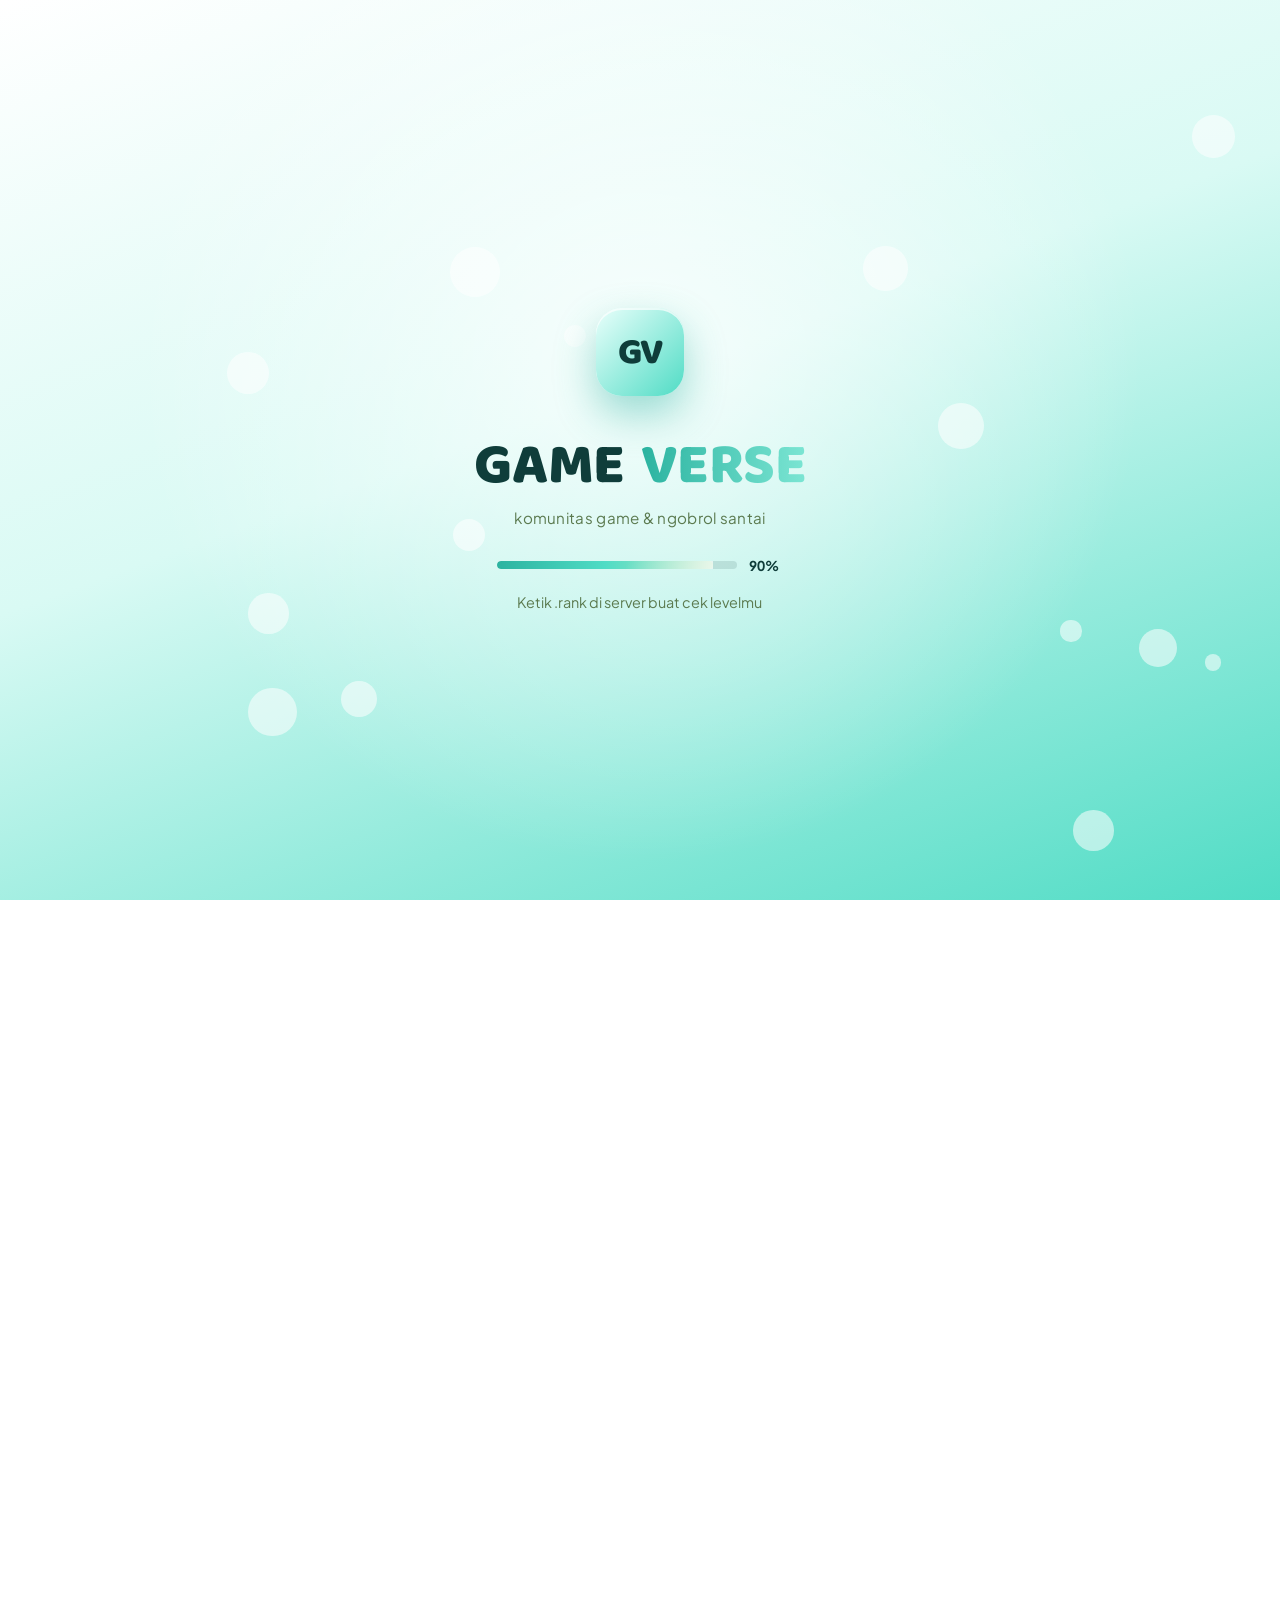
==== commit ada56cd5: "gambar preview link baru" ====
--- a/index.html
+++ b/index.html
@@ -24,15 +24,18 @@
 <meta property="og:site_name" content="Game Verse">
 <meta property="og:locale" content="id_ID">
 <meta property="og:title" content="Game Verse | Komunitas Discord buat Mabar &amp; Ngobrol">
-<meta property="og:description" content="Tempat nongkrong, mabar, dan naik level bareng. Gabung sekarang!">
+<meta property="og:description" content="Tempat nongkrong, mabar, dan naik level bareng. Ada voice leveling, event rutin, KTP digital, dan banyak lagi. Gabung sekarang!">
 <meta property="og:url" content="https://marvinalvarro.github.io/GameVerse/">
-<meta property="og:image" content="https://marvinalvarro.github.io/GameVerse/img/og.png">
+<meta property="og:image" content="https://marvinalvarro.github.io/GameVerse/img/og-2.jpg">
+<meta property="og:image:type" content="image/jpeg">
+<meta property="og:image:alt" content="Game Verse, komunitas Discord buat mabar, ngobrol, dan naik level bareng">
 <meta property="og:image:width" content="1200">
 <meta property="og:image:height" content="630">
 <meta name="twitter:card" content="summary_large_image">
 <meta name="twitter:title" content="Game Verse | Komunitas Discord buat Mabar &amp; Ngobrol">
-<meta name="twitter:description" content="Tempat nongkrong, mabar, dan naik level bareng. Gabung sekarang!">
-<meta name="twitter:image" content="https://marvinalvarro.github.io/GameVerse/img/og.png">
+<meta name="twitter:description" content="Tempat nongkrong, mabar, dan naik level bareng. Ada voice leveling, event rutin, KTP digital, dan banyak lagi. Gabung sekarang!">
+<meta name="twitter:image" content="https://marvinalvarro.github.io/GameVerse/img/og-2.jpg">
+<meta name="twitter:image:alt" content="Game Verse, komunitas Discord buat mabar, ngobrol, dan naik level bareng">
 
 <meta name="robots" content="index,follow,max-image-preview:large">
 <link rel="manifest" href="manifest.webmanifest">
@@ -149,7 +152,7 @@
 <link rel="preconnect" href="https://fonts.googleapis.com">
 <link rel="preconnect" href="https://fonts.gstatic.com" crossorigin>
 <link href="https://fonts.googleapis.com/css2?family=Baloo+2:wght@500;700;800&family=Plus+Jakarta+Sans:wght@400;500;600;700&display=swap" rel="stylesheet">
-<link rel="stylesheet" href="style.css?v=17">
+<link rel="stylesheet" href="style.css?v=18">
 </head>
 <body>
 
@@ -585,8 +588,8 @@
   </div>
 </div>
 
-<script src="i18n.js?v=17"></script>
-<script src="script.js?v=17"></script>
+<script src="i18n.js?v=18"></script>
+<script src="script.js?v=18"></script>
 
 </body>
 </html>
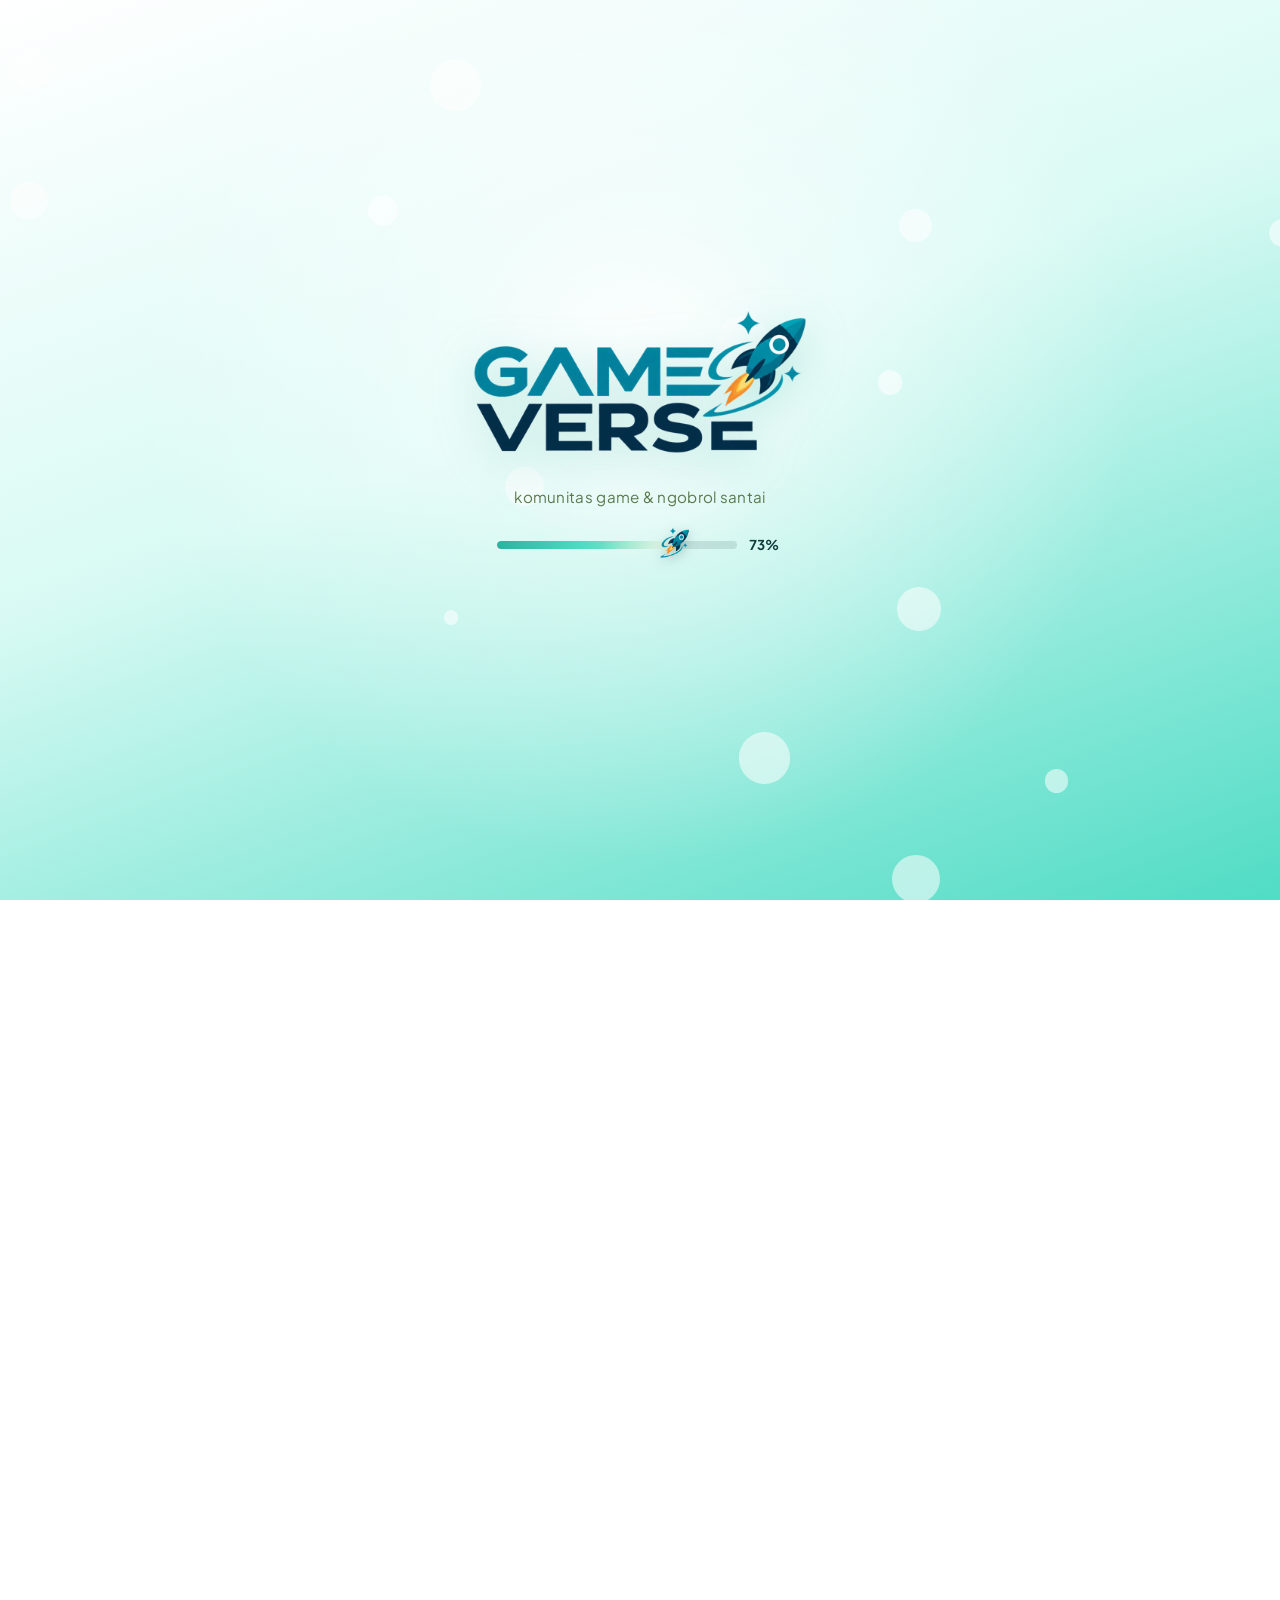
==== commit 15577128: "pasang logo game verse" ====
--- a/index.html
+++ b/index.html
@@ -26,7 +26,7 @@
 <meta property="og:title" content="Game Verse | Komunitas Discord buat Mabar &amp; Ngobrol">
 <meta property="og:description" content="Tempat nongkrong, mabar, dan naik level bareng. Ada voice leveling, event rutin, KTP digital, dan banyak lagi. Gabung sekarang!">
 <meta property="og:url" content="https://marvinalvarro.github.io/GameVerse/">
-<meta property="og:image" content="https://marvinalvarro.github.io/GameVerse/img/og-2.jpg">
+<meta property="og:image" content="https://marvinalvarro.github.io/GameVerse/img/og-3.jpg">
 <meta property="og:image:type" content="image/jpeg">
 <meta property="og:image:alt" content="Game Verse, komunitas Discord buat mabar, ngobrol, dan naik level bareng">
 <meta property="og:image:width" content="1200">
@@ -34,7 +34,7 @@
 <meta name="twitter:card" content="summary_large_image">
 <meta name="twitter:title" content="Game Verse | Komunitas Discord buat Mabar &amp; Ngobrol">
 <meta name="twitter:description" content="Tempat nongkrong, mabar, dan naik level bareng. Ada voice leveling, event rutin, KTP digital, dan banyak lagi. Gabung sekarang!">
-<meta name="twitter:image" content="https://marvinalvarro.github.io/GameVerse/img/og-2.jpg">
+<meta name="twitter:image" content="https://marvinalvarro.github.io/GameVerse/img/og-3.jpg">
 <meta name="twitter:image:alt" content="Game Verse, komunitas Discord buat mabar, ngobrol, dan naik level bareng">
 
 <meta name="robots" content="index,follow,max-image-preview:large">
@@ -42,8 +42,8 @@
 <meta name="mobile-web-app-capable" content="yes">
 <meta name="apple-mobile-web-app-capable" content="yes">
 <meta name="apple-mobile-web-app-title" content="Game Verse">
-<link rel="icon" type="image/png" href="img/favicon.png">
-<link rel="apple-touch-icon" href="img/apple-touch-icon.png">
+<link rel="icon" type="image/png" href="img/favicon.png?v=2">
+<link rel="apple-touch-icon" href="img/apple-touch-icon.png?v=2">
 
 <script type="application/ld+json">
 {
@@ -152,7 +152,7 @@
 <link rel="preconnect" href="https://fonts.googleapis.com">
 <link rel="preconnect" href="https://fonts.gstatic.com" crossorigin>
 <link href="https://fonts.googleapis.com/css2?family=Baloo+2:wght@500;700;800&family=Plus+Jakarta+Sans:wght@400;500;600;700&display=swap" rel="stylesheet">
-<link rel="stylesheet" href="style.css?v=18">
+<link rel="stylesheet" href="style.css?v=19">
 </head>
 <body>
 
@@ -165,17 +165,19 @@
 
 <div id="splash" aria-hidden="true">
   <div class="sp-stack">
-    <div class="sp-orbit">
-      <span class="sp-ring r1"></span><span class="sp-ring r2"></span>
-      <div class="sp-logo">GV</div>
-      <i class="sp-dot d1"></i><i class="sp-dot d2"></i><i class="sp-dot d3"></i>
-    </div>
-    <div class="splash-mark">
-      <span>GAME</span>
-      <span>VERSE</span>
+    <div class="sp-logo-wrap">
+      <img class="sp-logo-img lg-light" src="img/logo.webp" alt="" width="900" height="398">
+      <img class="sp-logo-img lg-dark" src="img/logo-dark.webp" alt="" width="900" height="398">
     </div>
     <div class="splash-tag">komunitas game &amp; ngobrol santai</div>
-    <div class="sp-progress"><div class="sp-bar"><i id="spFill"></i></div><span id="spPct">0%</span></div>
+    <div class="sp-progress">
+      <div class="sp-track">
+        <div class="sp-bar"><i id="spFill"></i></div>
+        <img class="sp-rk lg-light" id="spRocket" src="img/mark.webp" alt="" width="34" height="35">
+        <img class="sp-rk lg-dark" src="img/mark-dark.webp" alt="" width="34" height="35">
+      </div>
+      <span id="spPct">0%</span>
+    </div>
     <p class="sp-tip" id="spTip"></p>
   </div>
 </div>
@@ -189,7 +191,11 @@
     <button class="ann-close" id="annClose" type="button" aria-label="Tutup pengumuman">✕</button>
   </div>
   <header>
-    <div class="logo-sm"><span class="g">Game</span> Verse</div>
+    <a class="logo-sm" href="#atas" aria-label="Game Verse">
+      <img class="lg-mark lg-light" src="img/mark.webp" alt="" width="36" height="37">
+      <img class="lg-mark lg-dark" src="img/mark-dark.webp" alt="" width="36" height="37">
+      <span class="lg-text"><span class="g">Game</span> Verse</span>
+    </a>
     <nav class="top-nav" aria-label="Navigasi utama">
       <button type="button" data-nav="0">Fitur</button>
       <button type="button" data-nav="1">Coba Langsung</button>
@@ -524,6 +530,8 @@
   </section>
 
   <footer>
+    <img class="foot-logo lg-light" src="img/logo.webp" alt="Game Verse" width="900" height="398" loading="lazy">
+    <img class="foot-logo lg-dark" src="img/logo-dark.webp" alt="Game Verse" width="900" height="398" loading="lazy">
     <div class="socials">
       <a class="social" href="https://discord.gg/N8Wg9Zv3z5" target="_blank" rel="noopener">Discord</a>
       <button class="social" type="button" data-share>Ajak teman</button>
@@ -588,8 +596,8 @@
   </div>
 </div>
 
-<script src="i18n.js?v=18"></script>
-<script src="script.js?v=18"></script>
+<script src="i18n.js?v=19"></script>
+<script src="script.js?v=19"></script>
 
 </body>
 </html>
--- a/style.css
+++ b/style.css
@@ -1930,3 +1930,37 @@
 .on-av[data-name]:focus-visible { outline: 2px solid var(--mint-deep); outline-offset: 2px; }
 html[data-theme="dark"] .on-av[data-name]::after { background: #bfe8c2; color: #0f3d3a; }
 @media (prefers-reduced-motion: reduce) { .on-av[data-name]::after { transition: none; } }
+
+
+/* =====================================================================
+   LOGO ASLI (roket) di header, layar loading, dan footer
+   ===================================================================== */
+img.lg-dark { display: none; }
+html[data-theme="dark"] img.lg-light { display: none; }
+html[data-theme="dark"] img.lg-dark { display: block; }
+
+.logo-sm { display: inline-flex; align-items: center; gap: 8px; text-decoration: none; color: var(--ink); -webkit-tap-highlight-color: transparent; }
+.logo-sm .lg-mark { width: 34px; height: auto; flex: 0 0 auto; transition: transform 0.35s cubic-bezier(0.2, 1.4, 0.4, 1); }
+.logo-sm .lg-text { line-height: 1; }
+@media (hover: hover) { .logo-sm:hover .lg-mark { transform: translate(3px, -3px) rotate(8deg) scale(1.1); } }
+.logo-sm:active .lg-mark { transform: scale(0.9); }
+.logo-sm:focus-visible { outline: 2px solid var(--mint-deep); outline-offset: 4px; border-radius: 10px; }
+@media (min-width: 1100px) { .logo-sm .lg-mark { width: 40px; } }
+
+/* layar loading */
+.sp-logo-wrap { position: relative; width: min(340px, 76vw); margin-bottom: 18px; animation: sp-pop 0.8s cubic-bezier(0.2, 1.3, 0.4, 1) both, sp-breathe 3s ease-in-out 0.8s infinite; }
+.sp-logo-img { display: block; width: 100%; height: auto; filter: drop-shadow(0 12px 22px rgba(43, 179, 160, 0.3)); }
+.sp-logo-wrap::before {
+  content: ""; position: absolute; left: 50%; top: 50%; width: 120%; aspect-ratio: 1;
+  transform: translate(-50%, -50%); border-radius: 50%; z-index: -1;
+  background: radial-gradient(circle, rgba(255, 255, 255, 0.7) 0%, rgba(255, 255, 255, 0) 65%);
+}
+html[data-theme="dark"] .sp-logo-wrap::before { background: radial-gradient(circle, rgba(80, 220, 197, 0.22) 0%, rgba(80, 220, 197, 0) 65%); }
+.sp-track { position: relative; width: min(240px, 56vw); }
+.sp-track .sp-bar { width: 100%; }
+.sp-rk { position: absolute; top: 50%; left: 0; width: 30px; height: auto; transform: translate(-45%, -58%); filter: drop-shadow(0 4px 6px rgba(15, 61, 58, 0.3)); pointer-events: none; }
+html[data-theme="dark"] .sp-rk.lg-dark { display: block; }
+
+/* footer */
+.foot-logo { display: block; width: 150px; height: auto; margin: 0 auto 16px; }
+@media (prefers-reduced-motion: reduce) { .sp-logo-wrap { animation: none; } .logo-sm .lg-mark { transition: none; } }
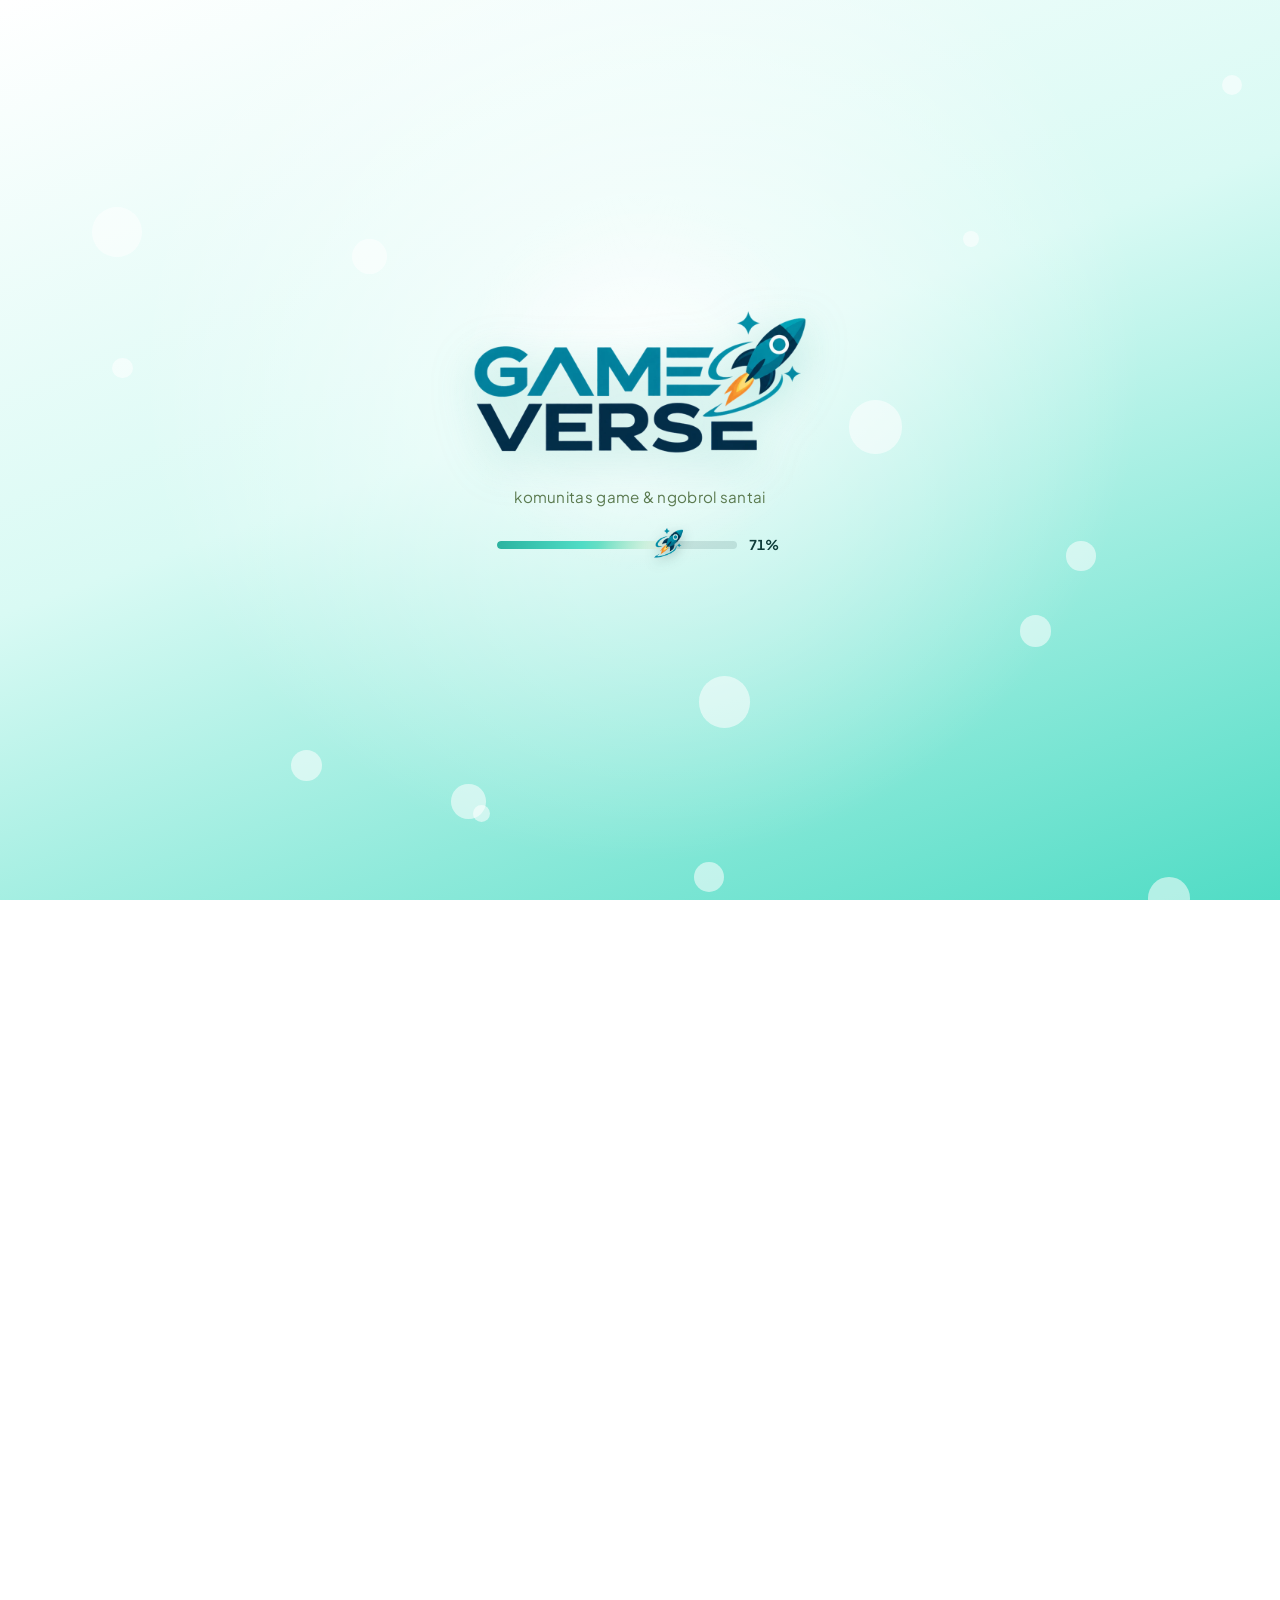
==== commit afa4b01b: "rating dan ulasan" ====
--- a/index.html
+++ b/index.html
@@ -152,7 +152,7 @@
 <link rel="preconnect" href="https://fonts.googleapis.com">
 <link rel="preconnect" href="https://fonts.gstatic.com" crossorigin>
 <link href="https://fonts.googleapis.com/css2?family=Baloo+2:wght@500;700;800&family=Plus+Jakarta+Sans:wght@400;500;600;700&display=swap" rel="stylesheet">
-<link rel="stylesheet" href="style.css?v=19">
+<link rel="stylesheet" href="style.css?v=20">
 </head>
 <body>
 
@@ -461,6 +461,16 @@
 
         <!-- Halaman 6: Masukan -->
         <div class="features-group" id="page-masukan" role="tabpanel">
+  <!-- Rating dan ulasan: muncul otomatis kalau GV_CONFIG.reviews diisi di script.js -->
+  <div class="sec reviews" id="ulasan" hidden>
+    <h2>Rating dan ulasan</h2>
+    <div class="rv-top">
+      <div class="rv-score"><b id="rvAvg">0,0</b><div id="rvStars"></div><span id="rvCount"></span></div>
+      <div class="rv-bars" id="rvBars"></div>
+    </div>
+    <div class="rv-list" id="rvList"></div>
+  </div>
+
   <div class="voice" id="suara">
     <h2>Suara kamu penting</h2>
     <p class="section-sub">Kasih rating, kritik, atau usul fitur. Semua masuk langsung ke admin.</p>
@@ -596,8 +606,8 @@
   </div>
 </div>
 
-<script src="i18n.js?v=19"></script>
-<script src="script.js?v=19"></script>
+<script src="i18n.js?v=20"></script>
+<script src="script.js?v=20"></script>
 
 </body>
 </html>
--- a/style.css
+++ b/style.css
@@ -1964,3 +1964,38 @@
 /* footer */
 .foot-logo { display: block; width: 150px; height: auto; margin: 0 auto 16px; }
 @media (prefers-reduced-motion: reduce) { .sp-logo-wrap { animation: none; } .logo-sm .lg-mark { transition: none; } }
+
+
+/* ===============================
+   Rating dan ulasan (gaya Google Play)
+=============================== */
+.rv-top { display: flex; align-items: center; gap: 28px; margin: 4px 0 20px; }
+.rv-score { flex: 0 0 auto; text-align: left; }
+.rv-score b { display: block; font-family: "Baloo 2", sans-serif; font-size: 3.4rem; line-height: 1; color: var(--ink); }
+.rv-score span:last-child { display: block; margin-top: 6px; font-size: 0.82rem; color: var(--muted); }
+.rv-bars { flex: 1; min-width: 0; display: grid; gap: 7px; }
+.rv-bar { display: flex; align-items: center; gap: 10px; font-size: 0.78rem; color: var(--muted); }
+.rv-bar > span { width: 10px; text-align: center; }
+.rv-bar > div { flex: 1; height: 8px; border-radius: 999px; background: rgba(128, 128, 128, 0.22); overflow: hidden; }
+.rv-bar i { display: block; height: 100%; border-radius: inherit; background: linear-gradient(90deg, var(--mint-deep), var(--mint)); }
+.rv-st { position: relative; display: inline-block; letter-spacing: 2px; font-size: 0.95rem; line-height: 1; color: rgba(128, 128, 128, 0.35); white-space: nowrap; }
+.rv-st::before { content: "★★★★★"; position: absolute; left: 0; top: 0; width: var(--p, 0%); overflow: hidden; color: #f5b301; white-space: nowrap; }
+.rv-st.big { font-size: 1.15rem; margin-top: 8px; }
+.rv-list { display: grid; gap: 12px; }
+.rv-card { padding: 14px 16px; background: var(--panel); border: 1px solid var(--panel-line); border-radius: var(--radius); }
+.rv-head { display: flex; align-items: center; gap: 10px; }
+.rv-head b { color: var(--ink); font-size: 0.95rem; }
+.rv-av { flex: 0 0 34px; height: 34px; border-radius: 50%; display: flex; align-items: center; justify-content: center; color: #fff; font-weight: 700; font-size: 0.9rem; }
+.rv-meta { display: flex; align-items: center; gap: 10px; margin: 8px 0 6px; font-size: 0.78rem; color: var(--muted); }
+.rv-card p { margin: 0; color: var(--ink); font-size: 0.9rem; line-height: 1.55; }
+.rv-help { display: block; margin-top: 8px; font-size: 0.78rem; color: var(--muted); }
+.rv-more {
+  min-height: 44px; border-radius: 999px; border: 1px solid var(--panel-line); background: var(--panel); color: var(--ink);
+  font-family: inherit; font-weight: 700; font-size: 0.88rem; cursor: pointer; -webkit-tap-highlight-color: transparent;
+  transition: transform 0.18s cubic-bezier(0.2, 0.8, 0.2, 1), background 0.2s ease;
+}
+@media (hover: hover) { .rv-more:hover { transform: translateY(-2px); background: var(--aqua); color: var(--btn-ink); } }
+.rv-more:active { transform: scale(0.95); }
+.features-group .reviews { max-width: 620px; margin-left: auto; margin-right: auto; padding-bottom: 8px; }
+.features-group .reviews + .voice { margin-top: 22px; border-top: 1px solid var(--panel-line); padding-top: 24px; }
+@media (max-width: 400px) { .rv-top { gap: 18px; } .rv-score b { font-size: 2.8rem; } }
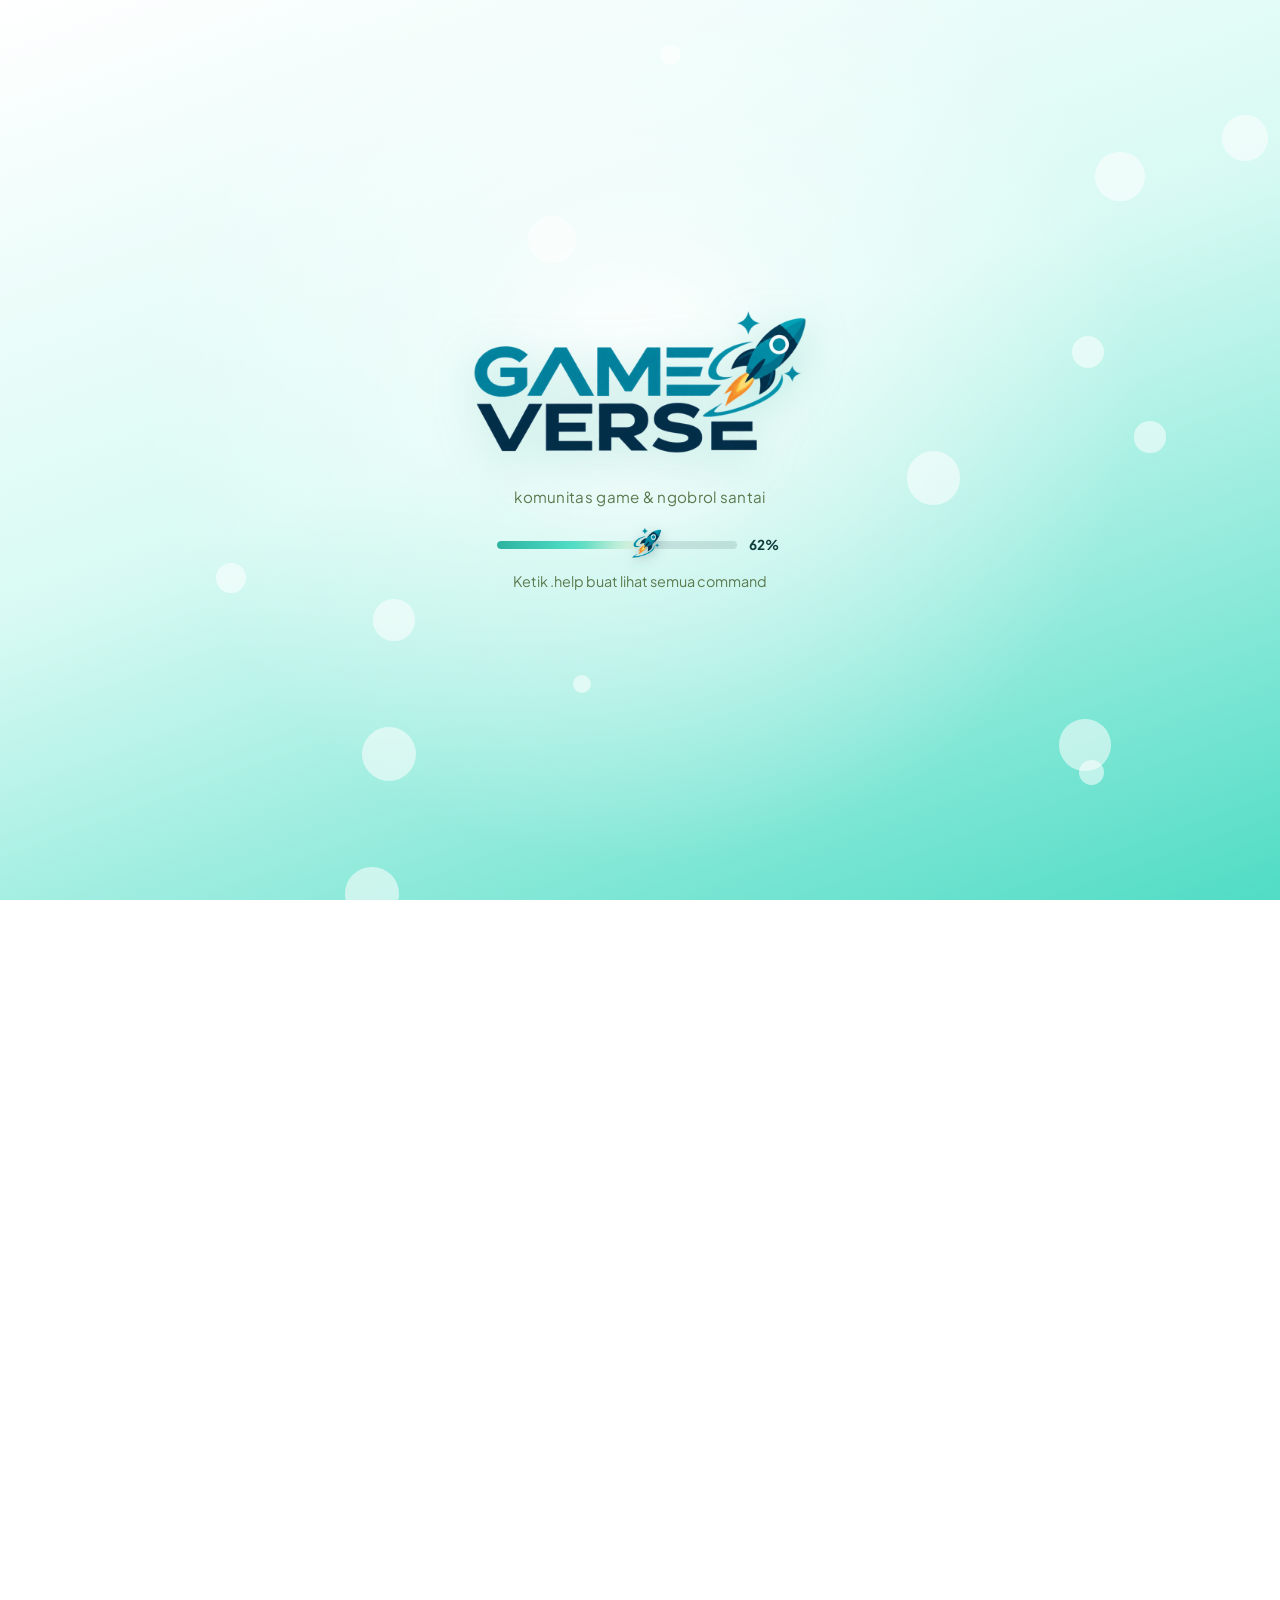
==== commit 6a55e946: "perbaiki peringatan fokus menu" ====
--- a/index.html
+++ b/index.html
@@ -152,7 +152,7 @@
 <link rel="preconnect" href="https://fonts.googleapis.com">
 <link rel="preconnect" href="https://fonts.gstatic.com" crossorigin>
 <link href="https://fonts.googleapis.com/css2?family=Baloo+2:wght@500;700;800&family=Plus+Jakarta+Sans:wght@400;500;600;700&display=swap" rel="stylesheet">
-<link rel="stylesheet" href="style.css?v=20">
+<link rel="stylesheet" href="style.css?v=21">
 </head>
 <body>
 
@@ -554,7 +554,7 @@
 <a class="float-join" id="floatJoin" href="https://discord.gg/N8Wg9Zv3z5" target="_blank" rel="noopener">Join Server</a>
 
 <div class="menu-overlay" id="menuOverlay"></div>
-<aside class="menu-drawer" id="menuDrawer" aria-label="Menu navigasi" aria-hidden="true" inert>
+<aside class="menu-drawer" id="menuDrawer" aria-label="Menu navigasi" inert>
   <div class="menu-head">
     <h2>Menu</h2>
     <button class="menu-close" id="menuClose" type="button" aria-label="Tutup menu">✕</button>
@@ -606,8 +606,8 @@
   </div>
 </div>
 
-<script src="i18n.js?v=20"></script>
-<script src="script.js?v=20"></script>
+<script src="i18n.js?v=21"></script>
+<script src="script.js?v=21"></script>
 
 </body>
 </html>
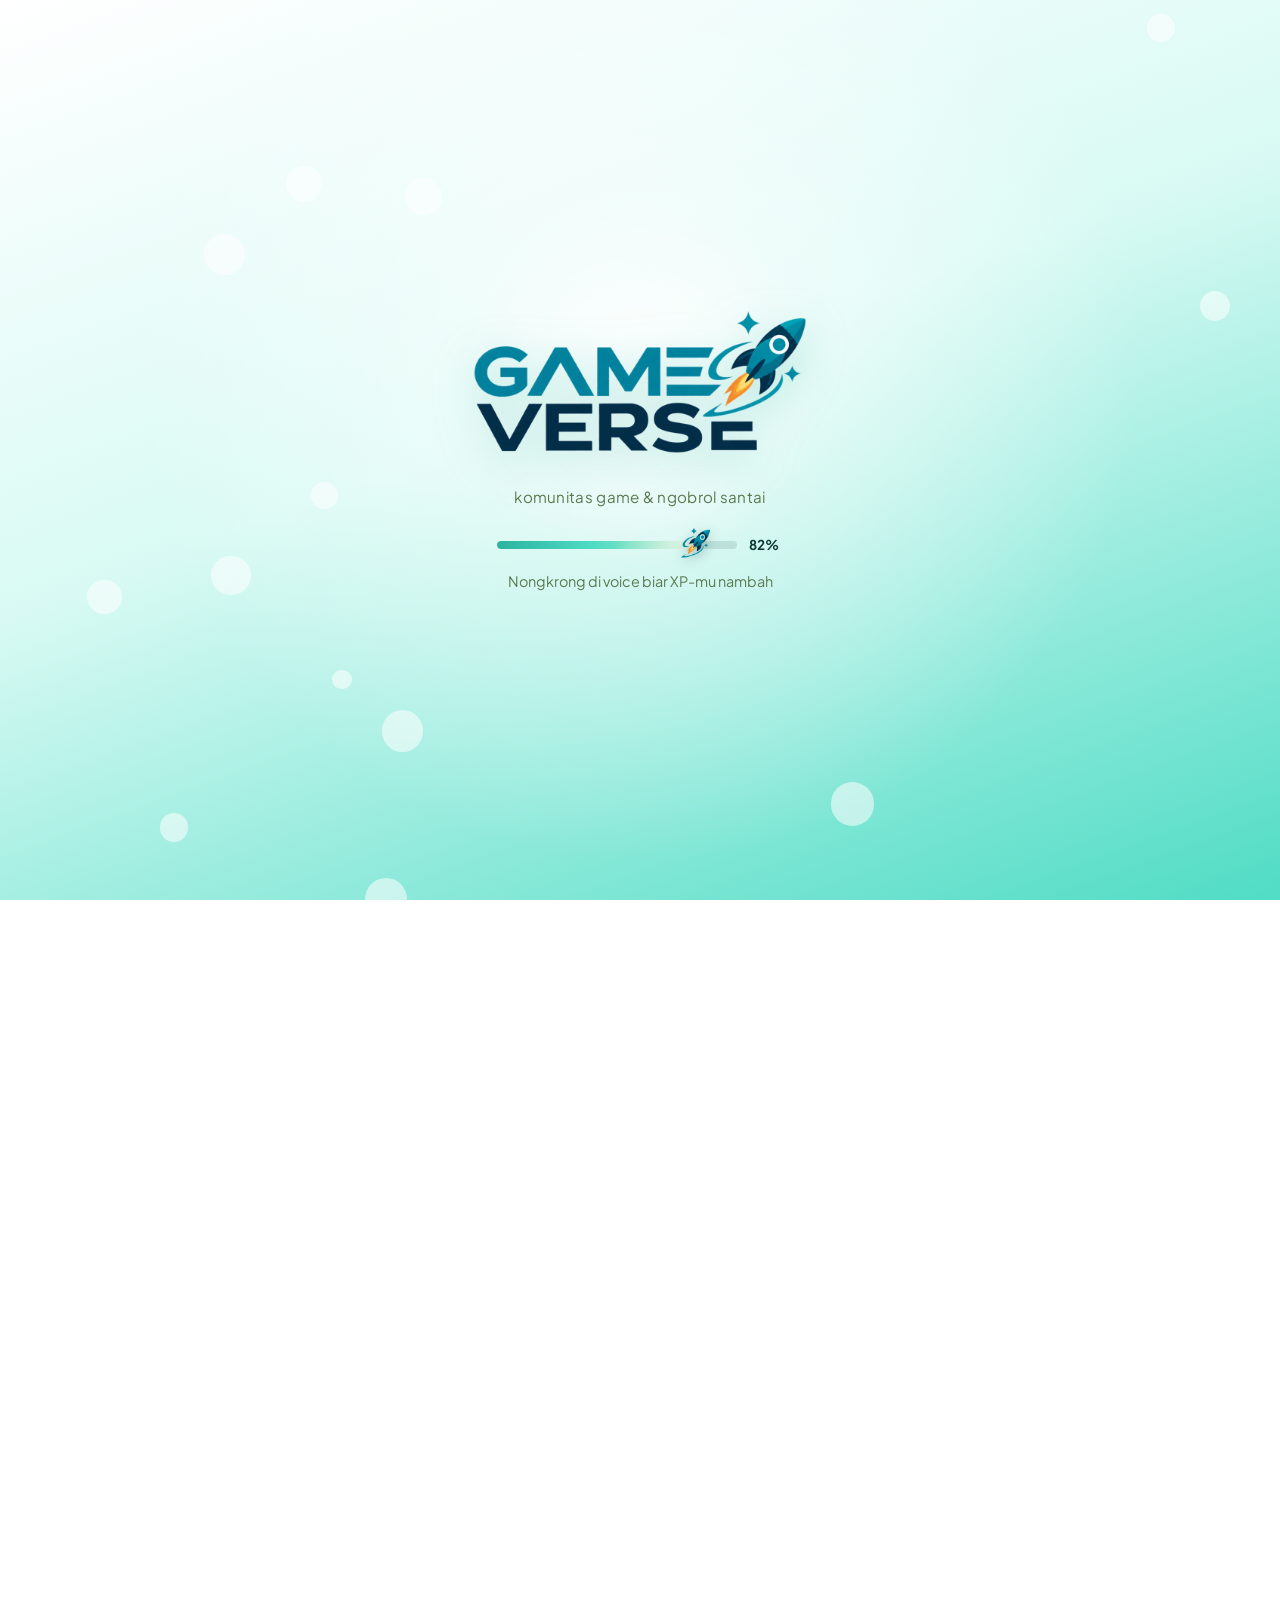
==== commit de5b1863: "tambah ulasan dari Supabase" ====
--- a/index.html
+++ b/index.html
@@ -608,6 +608,7 @@
 
 <script src="i18n.js?v=21"></script>
 <script src="script.js?v=21"></script>
+<script src="reviews-supabase.js?v=21"></script>
 
 </body>
 </html>
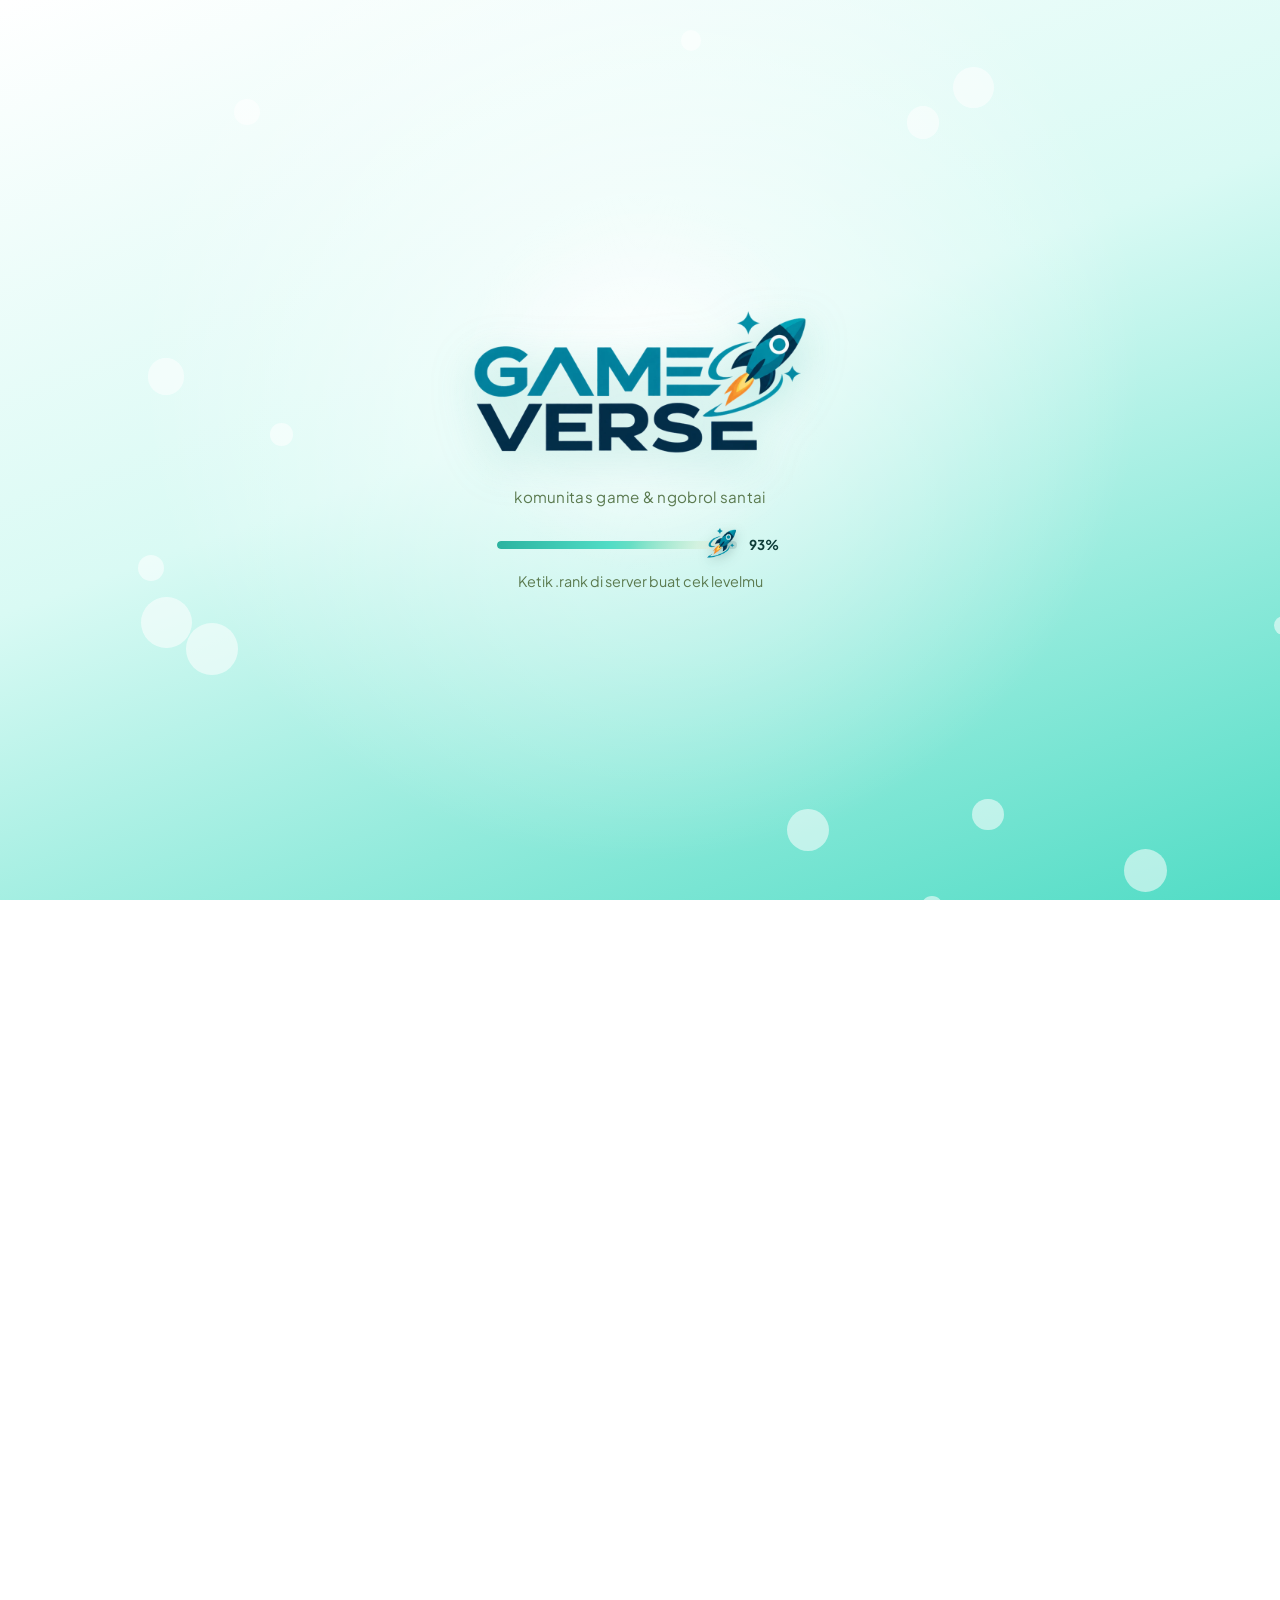
==== commit 8d848c5e: "ulasan di bawah form" ====
--- a/index.html
+++ b/index.html
@@ -608,7 +608,7 @@
 
 <script src="i18n.js?v=21"></script>
 <script src="script.js?v=21"></script>
-<script src="reviews-supabase.js?v=21"></script>
+<script src="reviews-supabase.js?v=22"></script>
 
 </body>
 </html>
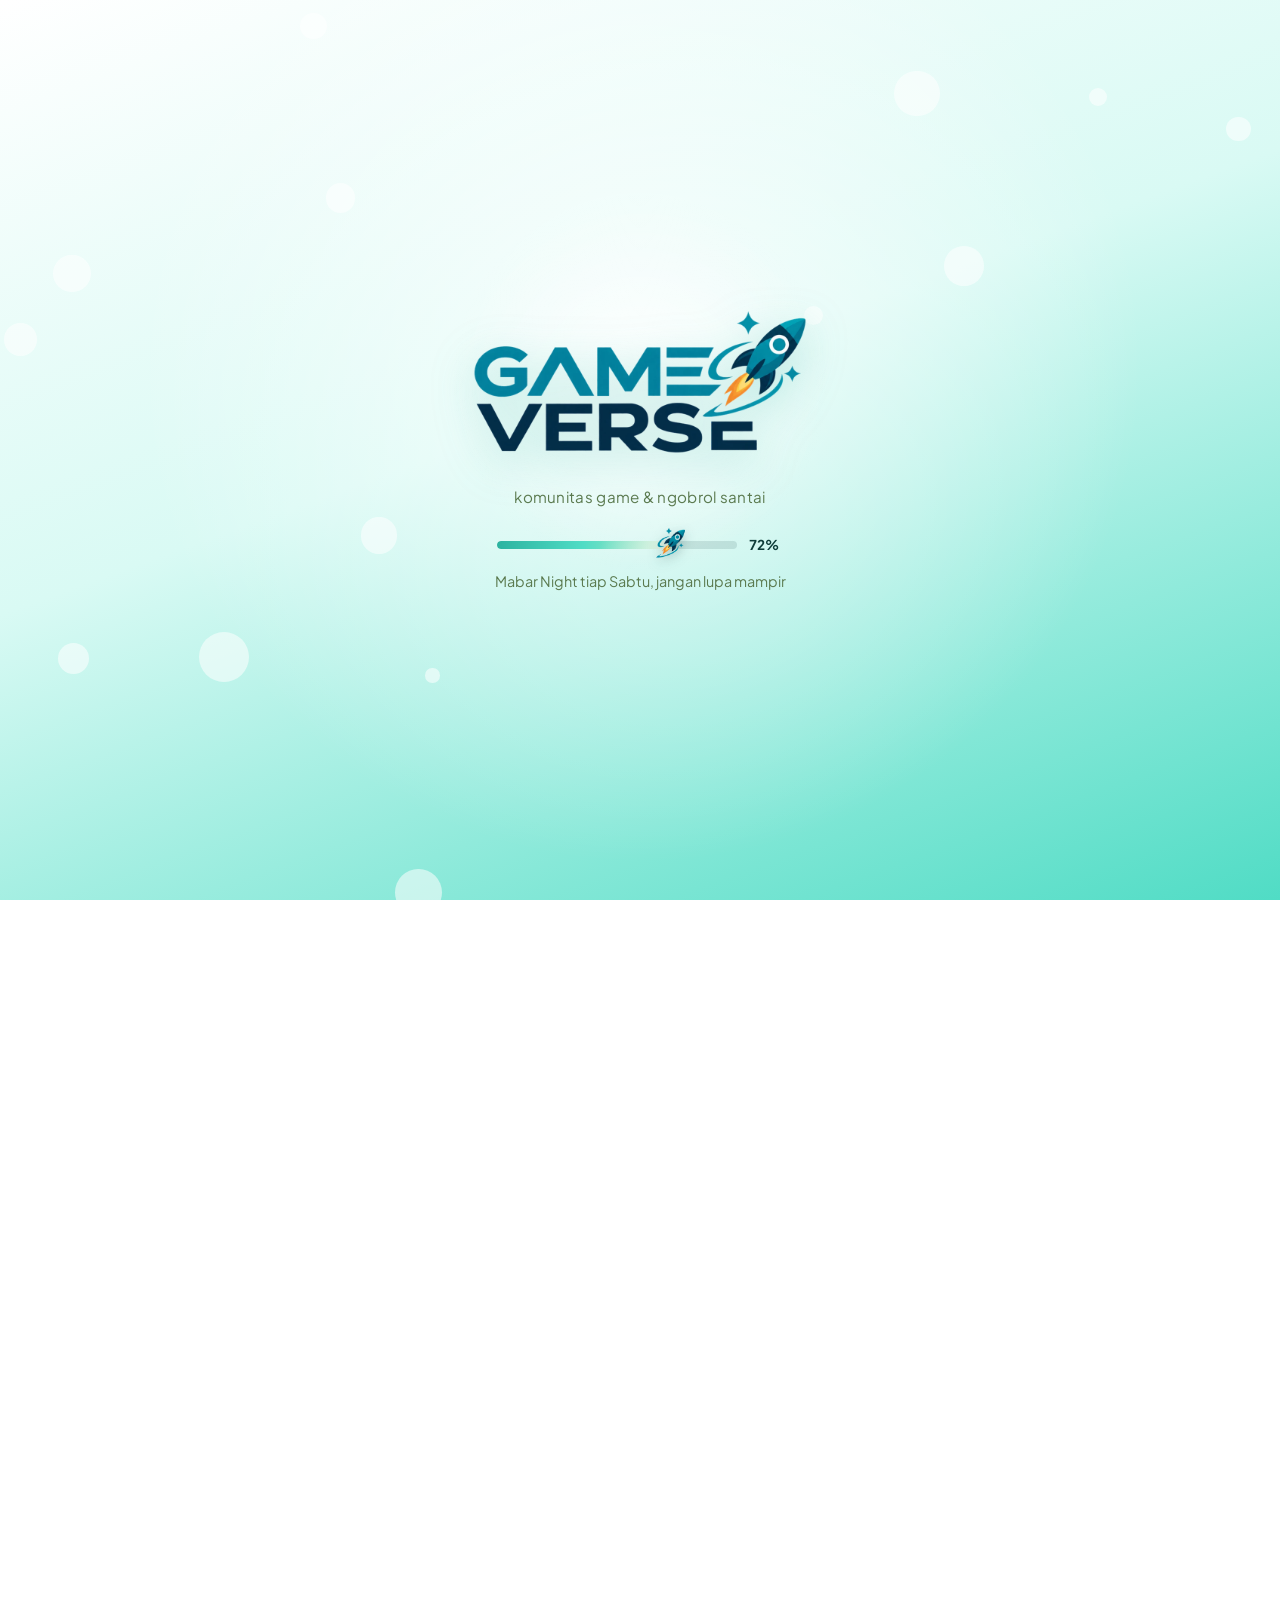
==== commit f244c32e: "login Discord untuk ulasan" ====
--- a/index.html
+++ b/index.html
@@ -608,7 +608,7 @@
 
 <script src="i18n.js?v=21"></script>
 <script src="script.js?v=21"></script>
-<script src="reviews-supabase.js?v=22"></script>
+<script src="reviews-supabase.js?v=23"></script>
 
 </body>
 </html>
